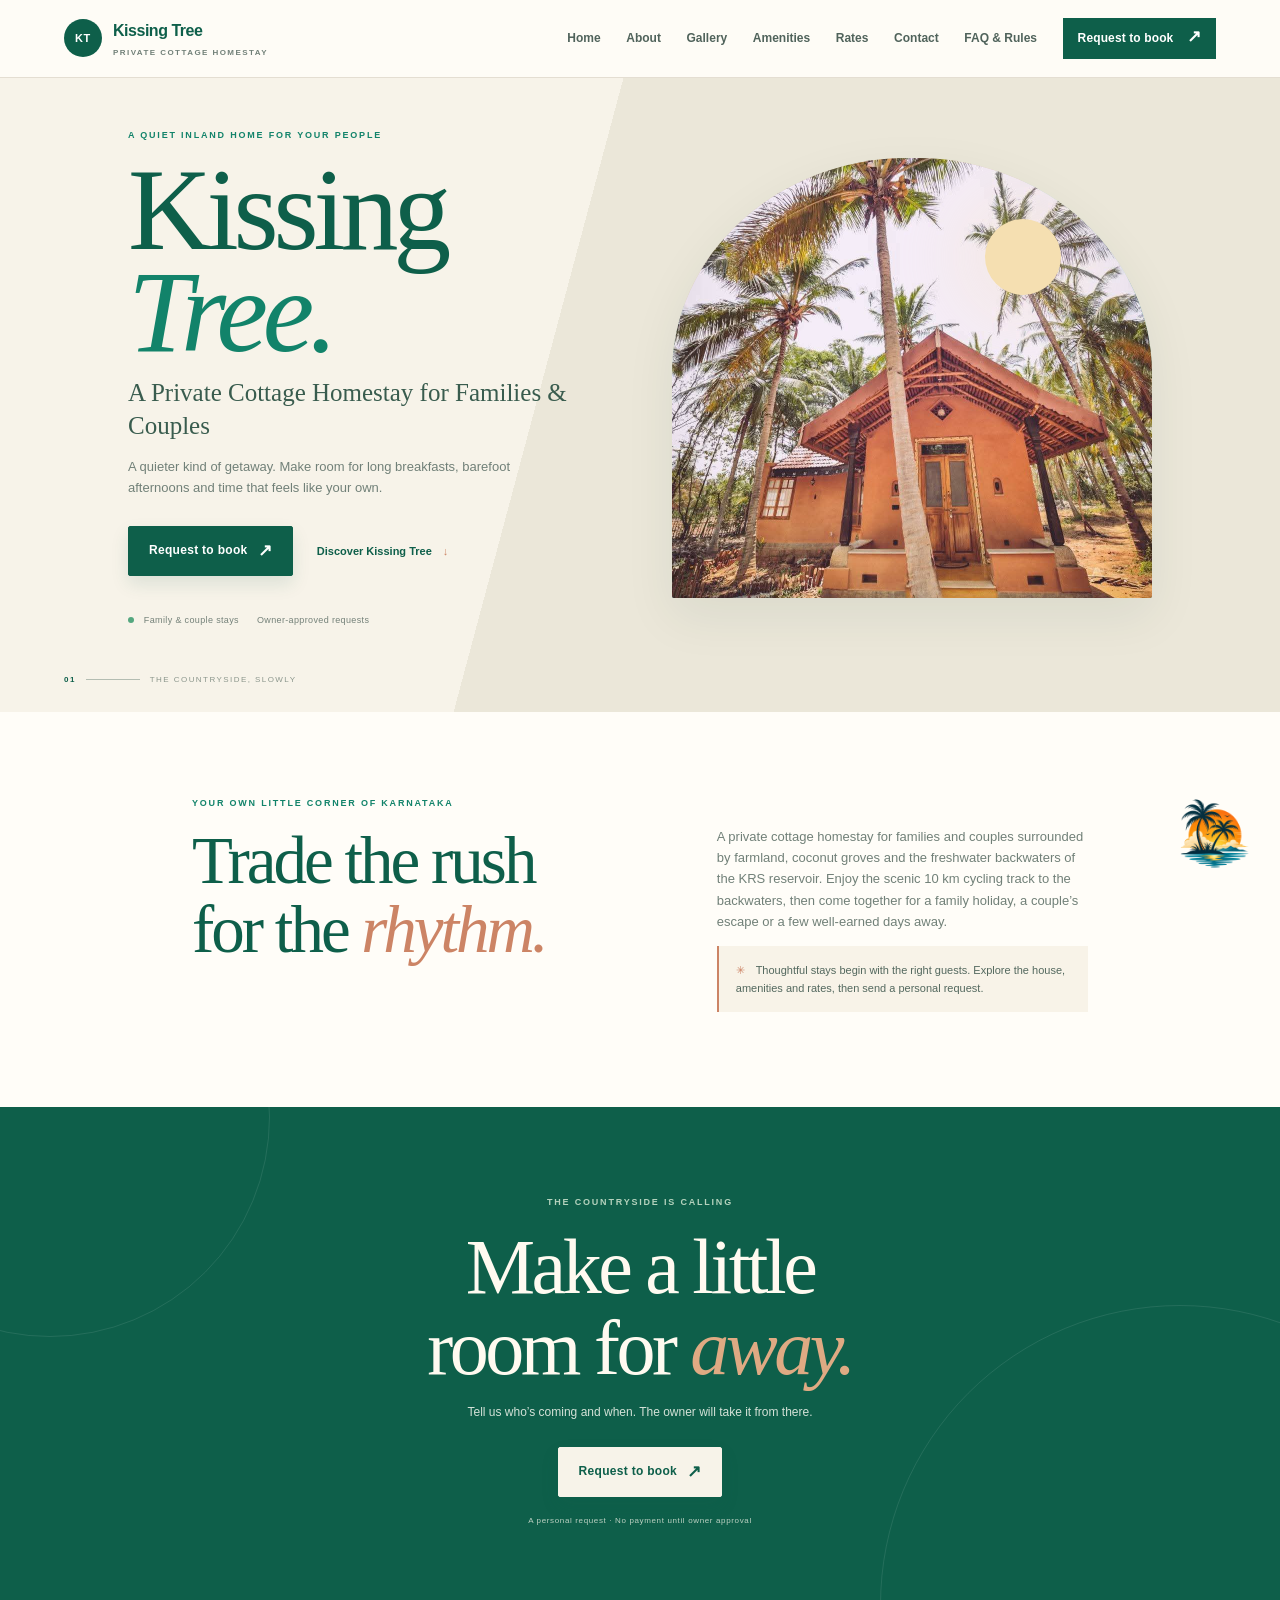
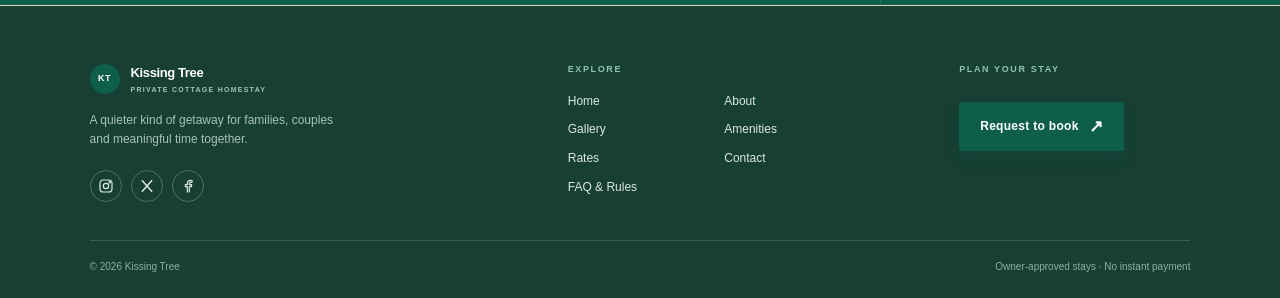
==== index.html @ ab3d5df6 "Create Kissing Trees homestay website Co-authored-by: Copilot <223556219+Copilot@users.noreply.githu" ====
<!doctype html>
<html lang="en">
  <head>
    <meta charset="utf-8" />
    <meta name="viewport" content="width=device-width,initial-scale=1" />
    <meta name="theme-color" content="#f7f3e9" />
    <meta
      name="description"
      content="Kissing Tree is a peaceful cottage homestay near Dornahalli, KR Nagar, Mysuru, surrounded by farmland, coconut groves and the KRS backwaters."
    />
    <meta name="robots" content="index, follow, max-image-preview:large" />
    <meta property="og:type" content="website" />
    <meta property="og:title" content="Kissing Tree Cottage Homestay" />
    <meta
      property="og:description"
      content="A quiet inland cottage homestay near Dornahalli and the KRS backwaters in Mysuru district, Karnataka."
    />
    <meta
      property="og:image"
      content="assets/property-photos/house-exterior.jpeg"
    />
    <meta name="twitter:card" content="summary_large_image" />
    <meta name="twitter:title" content="Kissing Tree Cottage Homestay" />
    <meta
      name="twitter:description"
      content="A quiet inland cottage homestay near Dornahalli and the KRS backwaters."
    />
    <title>
      Kissing Tree — A Private Cottage Homestay for Families &amp; Couples
    </title>
    <link rel="stylesheet" href="css/style.css" />
    <script type="application/ld+json">
      {
        "@context": "https://schema.org",
        "@type": "LodgingBusiness",
        "name": "Kissing Tree",
        "description": "A cottage homestay near Dornahalli, KR Nagar, Mysuru district, Karnataka.",
        "url": "index.html",
        "image": "assets/property-photos/house-exterior.jpeg",
        "address": {
          "@type": "PostalAddress",
          "addressLocality": "KR Nagar",
          "addressRegion": "Karnataka",
          "addressCountry": "IN"
        },
        "sameAs": ["https://www.facebook.com/kissingtrees"]
      }
    </script>
  </head>
  <body class="home-page">
    <header class="topbar">
      <a class="wordmark" href="index.html" aria-label="Kissing Tree home">
        <span class="wordmark-icon">KT</span>
        <span>
          Kissing Tree
          <small>PRIVATE COTTAGE HOMESTAY</small>
        </span>
      </a>
      <nav class="main-nav">
        <a href="index.html">Home</a>
        <a href="about.html">About</a>
        <a href="gallery.html">Gallery</a>
        <a href="amenities.html">Amenities</a>
        <a href="pricing.html">Rates</a>
        <a href="contact.html">Contact</a>
        <a href="faq.html">FAQ &amp; Rules</a>
        <a class="nav-cta" href="booking.html">
          Request to book
          <span>↗</span>
        </a>
      </nav>
    </header>
    <main>
      <section class="home-hero">
        <div class="hero-art" aria-label="Kissing Tree property view">
          <img
            class="hero-photo"
            src="assets/property-photos/house-exterior.jpeg"
            alt="Kissing Tree house exterior"
          />
          <span class="sun-orb"></span>
          <span class="hero-hill hill-one"></span>
          <span class="hero-hill hill-two"></span>
          <span class="hero-palm palm-left">♧</span>
          <span class="hero-palm palm-right">♧</span>
        </div>
        <div class="hero-content">
          <p class="eyebrow">A QUIET INLAND HOME FOR YOUR PEOPLE</p>
          <h1>
            Kissing
            <br />
            <em>Tree.</em>
          </h1>
          <p class="hero-tagline">
            A Private Cottage Homestay for Families &amp; Couples
          </p>
          <p class="hero-description">
            A quieter kind of getaway. Make room for long breakfasts, barefoot
            afternoons and time that feels like your own.
          </p>
          <div class="hero-actions">
            <a class="button" href="booking.html">
              Request to book
              <span>↗</span>
            </a>
            <a class="text-link" href="#welcome">
              Discover Kissing Tree
              <span>↓</span>
            </a>
          </div>
          <div class="hero-meta">
            <span>
              <i></i>
              Family &amp; couple stays
            </span>
            <span>Owner-approved requests</span>
          </div>
        </div>
        <div class="hero-index">
          <span>01</span>
          <span class="index-rule"></span>
          <span>THE COUNTRYSIDE, SLOWLY</span>
        </div>
      </section>
      <section class="intro-band" id="welcome">
        <div class="eyebrow">YOUR OWN LITTLE CORNER OF KARNATAKA</div>
        <h2>
          Trade the rush
          <br />
          for the
          <em>rhythm.</em>
        </h2>
        <div class="intro-copy">
          <p>
            A private cottage homestay for families and couples surrounded by
            farmland, coconut groves and the freshwater backwaters of the KRS
            reservoir. Enjoy the scenic 10 km cycling track to the backwaters,
            then come together for a family holiday, a couple’s escape or a few
            well-earned days away.
          </p>
          <p class="quiet-note">
            <span class="tiny-sun">✳</span>
            Thoughtful stays begin with the right guests. Explore the house,
            amenities and rates, then send a personal request.
          </p>
        </div>
      </section>
      <section class="closing-cta">
        <div class="cta-orbit orbit-one"></div>
        <div class="cta-orbit orbit-two"></div>
        <p class="eyebrow">THE COUNTRYSIDE IS CALLING</p>
        <h2>
          Make a little
          <br />
          room for
          <em>away.</em>
        </h2>
        <p>Tell us who’s coming and when. The owner will take it from there.</p>
        <a class="button button-cream" href="booking.html">
          Request to book
          <span>↗</span>
        </a>
        <span class="cta-footnote">
          A personal request · No payment until owner approval
        </span>
      </section>
    </main>
    <footer class="site-footer">
      <div class="footer-main">
        <div class="footer-brand">
          <a class="wordmark" href="index.html">
            <span class="wordmark-icon">KT</span>
            <span>
              Kissing Tree
              <small>PRIVATE COTTAGE HOMESTAY</small>
            </span>
          </a>
          <p class="footer-tagline">
            A quieter kind of getaway for families, couples and meaningful time
            together.
          </p>
        </div>
        <div>
          <span class="footer-heading">EXPLORE</span>
          <nav class="footer-links">
            <a href="index.html">Home</a>
            <a href="about.html">About</a>
            <a href="gallery.html">Gallery</a>
            <a href="amenities.html">Amenities</a>
            <a href="pricing.html">Rates</a>
            <a href="contact.html">Contact</a>
            <a href="faq.html">FAQ &amp; Rules</a>
          </nav>
        </div>
        <div class="footer-contact">
          <span class="footer-heading">PLAN YOUR STAY</span>
          <a class="button" href="booking.html">
            Request to book
            <span>↗</span>
          </a>
        </div>
      </div>
      <div class="footer-bottom">
        <span>© 2026 Kissing Tree</span>
        <span>Owner-approved stays · No instant payment</span>
      </div>
    </footer>
    <script src="js/data.js"></script>
    <script src="js/main.js"></script>
  </body>
</html>
---- css/style.css ----
:root {
  --pine: #0e5f4a;
  --jade: #12836a;
  --foam: #f7f3e9;
  --sand: #eae0cd;
  --paper: #fffdf8;
  --ink: #253b33;
  --muted: #718078;
  --line: #ded8ca;
  --clay: #cc8465;
  --shadow: 0 18px 50px rgba(28, 62, 46, 0.08);
  --serif: "Playfair Display", Georgia, serif;
  --sans: "DM Sans", Inter, "Segoe UI", sans-serif;
}
* {
  box-sizing: border-box;
}
html {
  scroll-behavior: smooth;
  scroll-padding-top: 90px;
}
body {
  margin: 0;
  background: var(--foam);
  color: var(--ink);
  font: 15px/1.65 var(--sans);
  -webkit-font-smoothing: antialiased;
}
a {
  color: inherit;
  text-decoration: none;
}
button,
input,
select,
textarea {
  font: inherit;
}
::selection {
  background: #b8d6c9;
  color: #153e30;
}
.topbar {
  height: 78px;
  padding: 0 clamp(20px, 5vw, 78px);
  display: flex;
  align-items: center;
  justify-content: space-between;
  gap: 20px;
  background: rgba(255, 253, 248, 0.92);
  border-bottom: 1px solid rgba(222, 216, 202, 0.8);
  position: relative;
  z-index: 10;
}
.wordmark {
  display: flex;
  align-items: center;
  gap: 11px;
  color: var(--pine);
  font-size: 16px;
  font-weight: 700;
  letter-spacing: -0.03em;
}
.wordmark-icon {
  width: 38px;
  height: 38px;
  border-radius: 50%;
  background: var(--pine);
  color: white;
  display: grid;
  place-items: center;
  font-size: 11px;
  letter-spacing: 0.06em;
}
.wordmark small {
  display: block;
  color: var(--muted);
  font-size: 8px;
  letter-spacing: 0.18em;
  font-weight: 600;
  margin-top: 1px;
}
.main-nav {
  display: flex;
  align-items: center;
  gap: clamp(12px, 2vw, 28px);
}
.main-nav a {
  font-size: 12px;
  font-weight: 600;
  color: #50635b;
}
.main-nav a:hover {
  color: var(--jade);
}
.main-nav .nav-owner {
  font-size: 11px;
}
.main-nav .nav-cta {
  padding: 11px 15px;
  background: var(--pine);
  color: white;
  letter-spacing: 0.01em;
}
.nav-cta span,
.button span {
  margin-left: 10px;
  font-size: 17px;
  line-height: 0;
}
.button {
  display: inline-flex;
  align-items: center;
  justify-content: center;
  padding: 14px 20px;
  background: var(--pine);
  color: #fff !important;
  font-size: 12px;
  font-weight: 700;
  letter-spacing: 0.025em;
  border: 1px solid var(--pine);
  border-radius: 2px;
  transition:
    background 0.2s,
    transform 0.2s,
    box-shadow 0.2s;
  box-shadow: 0 8px 18px #0e5f4a1e;
}
.button:hover {
  background: var(--jade);
  border-color: var(--jade);
  transform: translateY(-2px);
  box-shadow: 0 12px 24px #0e5f4a2a;
}
.eyebrow {
  font-size: 9px;
  letter-spacing: 0.2em;
  font-weight: 700;
  color: var(--jade);
  margin: 0 0 16px;
}
.muted {
  color: var(--muted);
}
h1,
h2,
h3,
p {
  margin-top: 0;
}
h1,
h2 {
  font-family: var(--serif);
  font-weight: 500;
  letter-spacing: -0.045em;
  line-height: 1.04;
  color: var(--pine);
}
h1 em,
h2 em {
  font-weight: 500;
  color: var(--clay);
}
h2 {
  font-size: clamp(36px, 5vw, 59px);
  margin-bottom: 0;
}
h3 {
  font-weight: 600;
  letter-spacing: -0.03em;
}
.section-shell {
  max-width: 1240px;
  margin: 0 auto;
  padding-left: clamp(22px, 7vw, 100px);
  padding-right: clamp(22px, 7vw, 100px);
}
/* Home hero: layered countryside colors keep the page vivid without stock imagery. */
.home-hero {
  min-height: 610px;
  position: relative;
  display: grid;
  grid-template-columns: 1fr 1fr;
  align-items: center;
  gap: 5vw;
  padding: 50px clamp(26px, 10vw, 150px) 84px;
  overflow: hidden;
  background: linear-gradient(105deg, #f7f3e9 0 43%, #ebe7d9 43% 100%);
}
.hero-art {
  height: 440px;
  position: relative;
  overflow: hidden;
  grid-column: 2;
  grid-row: 1;
  background: linear-gradient(
    160deg,
    #d6c3a5 0 24%,
    #b9d5c7 25% 46%,
    #73afa5 47% 67%,
    #438c82 68%
  );
  border-radius: 49% 49% 2px 2px;
  box-shadow: var(--shadow);
}
.hero-photo {
  position: absolute;
  z-index: 0;
  inset: 0;
  width: 100%;
  height: 100%;
  object-fit: cover;
  object-position: 50% 58%;
}
.hero-art:before {
  display: none;
}
.hero-art:after {
  display: none;
}
.sun-orb,
.aside-sun {
  position: absolute;
  top: 14%;
  right: 19%;
  height: 76px;
  width: 76px;
  border-radius: 50%;
  background: #f5dfb1;
  box-shadow: 0 0 75px 28px #f5dfb144;
}
.hero-hill {
  display: none;
}
.hill-one {
  left: -20%;
  background: linear-gradient(130deg, #799c7d, #527e68);
}
.hill-two {
  right: -28%;
  bottom: 38%;
  background: linear-gradient(145deg, #8fae88, #487e70);
}
.hero-palm {
  display: none;
}
.palm-right {
  display: none;
}
.hero-photo-label {
  position: absolute;
  z-index: 4;
  right: 15px;
  bottom: 15px;
  background: #173f34bf;
  color: #fff;
  padding: 7px 11px;
  font-size: 9px;
  letter-spacing: 0.07em;
}
.hero-content {
  grid-column: 1;
  grid-row: 1;
  max-width: 490px;
  position: relative;
  z-index: 2;
}
.hero-content h1 {
  font-size: clamp(65px, 9.5vw, 116px);
  margin: 0 0 14px;
  line-height: 0.88;
}
.hero-content h1 em {
  color: var(--jade);
}
.hero-tagline {
  font: 500 clamp(18px, 2.2vw, 25px)/1.3 var(--serif);
  margin-bottom: 14px;
  color: #395c4e;
}
.hero-description {
  max-width: 420px;
  color: var(--muted);
  font-size: 13px;
}
.hero-actions {
  display: flex;
  align-items: center;
  gap: 24px;
  margin-top: 27px;
}
.text-link {
  color: var(--pine);
  font-size: 11px;
  font-weight: 700;
}
.text-link span {
  margin-left: 8px;
  color: var(--clay);
}
.hero-meta {
  display: flex;
  gap: 18px;
  margin-top: 37px;
  color: #748179;
  font-size: 9px;
  letter-spacing: 0.04em;
}
.hero-meta i,
.local-indicator i {
  display: inline-block;
  height: 6px;
  width: 6px;
  border-radius: 50%;
  background: #54a77f;
  margin-right: 7px;
}
.hero-index {
  position: absolute;
  bottom: 25px;
  left: clamp(26px, 5vw, 70px);
  display: flex;
  align-items: center;
  gap: 10px;
  color: #8b968c;
  font-size: 8px;
  letter-spacing: 0.18em;
}
.hero-index span:first-child {
  color: var(--pine);
  font-weight: 700;
}
.index-rule {
  height: 1px;
  width: 54px;
  background: #b4bdb2;
}
.intro-band {
  display: grid;
  grid-template-columns: 1fr 1fr;
  gap: 30px 12vw;
  padding: 84px clamp(25px, 15vw, 210px);
  background: var(--paper);
}
.intro-band > .eyebrow {
  grid-column: 1/-1;
  margin-bottom: -15px;
}
.intro-band h2 {
  font-size: clamp(39px, 6vw, 67px);
}
.intro-copy {
  align-self: center;
  color: var(--muted);
  font-size: 13px;
  max-width: 450px;
}
.quiet-note {
  padding: 15px 17px;
  border-left: 2px solid var(--clay);
  background: #f8f3e8;
  color: #53685e;
  font-size: 11px;
}
.tiny-sun {
  color: var(--clay);
  margin-right: 8px;
}
.photo-section {
  padding-top: 92px;
  padding-bottom: 100px;
}
.section-head {
  display: flex;
  align-items: flex-end;
  justify-content: space-between;
  gap: 30px;
  margin-bottom: 32px;
}
.section-head > p,
.section-head > span {
  font-size: 11px;
  color: var(--muted);
  text-align: right;
}
.section-head h2 {
  font-size: clamp(38px, 5.5vw, 62px);
}
.editorial-gallery {
  display: grid;
  grid-template-columns: 1.2fr 0.8fr 1fr;
  grid-template-rows: 205px 205px;
  grid-auto-rows: 205px;
  gap: 12px;
}
.gallery-tile {
  position: relative;
  isolation: isolate;
  overflow: hidden;
  display: flex;
  align-items: flex-end;
  padding: 14px;
  color: white;
  font-size: 9px;
  letter-spacing: 0.05em;
  background: #8db9a9;
}
.gallery-tile img {
  position: absolute;
  z-index: 0;
  inset: 0;
  width: 100%;
  height: 100%;
  object-fit: cover;
  transition: transform 0.35s ease;
}
.gallery-tile:hover img {
  transform: scale(1.04);
}
.gallery-tile:focus-visible {
  outline: 3px solid var(--clay);
  outline-offset: -3px;
}
.gallery-tile:before {
  content: "";
  position: absolute;
  z-index: 1;
  inset: 0;
  background: linear-gradient(180deg, transparent 45%, #173b32aa);
}
.gallery-tile > span {
  position: relative;
  z-index: 2;
}
.tile-courtyard {
  grid-row: span 2;
  background: linear-gradient(
    145deg,
    #d8b991 0 18%,
    #a7cfc1 19% 48%,
    #5da29a 49% 75%,
    #337e78
  );
}
.tile-living {
  background: linear-gradient(140deg, #d9c6a9, #a8b89f 55%, #567965);
}
.tile-garden {
  background: linear-gradient(140deg, #d9d7ac, #87b28c 52%, #397960);
}
.tile-sunset {
  background: linear-gradient(145deg, #f2c899, #df9574 50%, #528e88);
}
.tile-bedroom {
  background: linear-gradient(140deg, #e5d9c4, #9bb5a5 55%, #537765);
}
.tile-dining {
  background: linear-gradient(140deg, #e6cda6, #bb9970 55%, #63877b);
}
.tile-living:after,
.tile-bedroom:after,
.tile-dining:after {
  display: none;
}
.sample-stamp {
  font-size: 8px !important;
  letter-spacing: 0.1em;
  color: #946841 !important;
  font-weight: 700;
}
.amenity-section {
  background: #e9e8db;
  padding: 82px 0;
}
.amenity-layout {
  display: grid;
  grid-template-columns: 0.8fr 1.2fr;
  gap: 8vw;
  align-items: center;
}
.amenity-intro h2 {
  font-size: clamp(42px, 5vw, 60px);
  margin-bottom: 18px;
}
.amenity-intro p:not(.eyebrow) {
  font-size: 12px;
}
.sample-stamp {
  display: inline-block;
  margin-top: 20px;
  padding: 7px 9px;
  border: 1px solid #c9b899;
}
.amenity-grid {
  display: grid;
  grid-template-columns: repeat(3, 1fr);
  gap: 10px;
}
.amenity-grid .card {
  min-height: 125px;
  display: flex;
  flex-direction: column;
  justify-content: flex-end;
  background: #f8f5ed;
  border: 1px solid #dcd8c8;
  border-radius: 2px;
  padding: 15px;
  box-shadow: none;
}
.amenity-grid .ic {
  font-size: 20px;
}
.amenity-grid b {
  font-size: 11px;
  line-height: 1.3;
}
.rate-section {
  padding-top: 90px;
  padding-bottom: 95px;
}
.rate-grid {
  display: grid;
  grid-template-columns: repeat(3, 1fr);
  gap: 12px;
}
.rate-card {
  min-height: 173px;
  display: grid;
  grid-template-columns: 1fr auto;
  grid-template-rows: auto 1fr auto;
  align-items: end;
  position: relative;
  padding: 21px;
  background: var(--paper);
  border: 1px solid var(--line);
}
.featured-rate {
  background: #eef0e5;
  border-color: #ccd4c2;
}
.rate-no {
  grid-column: 1/-1;
  align-self: start;
  font: italic 14px var(--serif);
  color: var(--clay);
}
.rate-card small {
  color: var(--muted);
  font-size: 8px;
  letter-spacing: 0.15em;
}
.rate-card h3 {
  font: 500 20px var(--serif);
  color: var(--pine);
  margin: 3px 0 0;
}
.rate-card strong {
  font: 500 23px var(--serif);
  color: var(--pine);
  text-align: right;
}
.rate-unit {
  grid-column: 1/-1;
  font-size: 8px;
  letter-spacing: 0.1em;
  color: var(--muted);
  text-transform: uppercase;
}
.price-note {
  display: flex;
  align-items: center;
  gap: 14px;
  padding: 15px 18px;
  margin-top: 12px;
  background: #eee9db;
  color: #67766e;
  font-size: 10px;
}
.price-note p {
  margin: 0;
}
.note-symbol {
  color: var(--jade);
  font-size: 17px;
}
.rules-section {
  display: grid;
  grid-template-columns: 0.85fr 1.15fr;
  gap: 10vw;
  padding: 86px clamp(25px, 13vw, 180px);
  background: #dfe7dc;
}
.rules-aside h2 {
  font-size: clamp(42px, 6vw, 67px);
  margin-bottom: 18px;
}
.rules-aside > p:not(.eyebrow) {
  font-size: 12px;
  color: #69786d;
  margin-bottom: 22px;
}
.rules-list article {
  display: grid;
  grid-template-columns: 34px 1fr;
  gap: 12px;
  padding: 14px 0;
  border-bottom: 1px solid #c3cec1;
}
.rules-list article:first-child {
  padding-top: 0;
}
.rules-list article > span {
  font: italic 13px var(--serif);
  color: var(--clay);
}
.rules-list p {
  font-size: 12px;
  margin: 0;
  color: #53665a;
}
.booking-steps {
  padding-top: 93px;
  padding-bottom: 98px;
}
.booking-steps .section-head > p {
  max-width: 220px;
  text-align: left;
}
.step-line {
  display: grid;
  grid-template-columns: repeat(3, 1fr);
  gap: 25px;
  position: relative;
}
.step-line:before {
  content: "";
  height: 1px;
  position: absolute;
  left: 9px;
  right: 20%;
  top: 17px;
  background: #c9d0c5;
}
.step-line article {
  position: relative;
  padding-top: 45px;
}
.step-number {
  position: absolute;
  top: 0;
  left: 0;
  width: 35px;
  height: 35px;
  display: grid;
  place-items: center;
  border-radius: 50%;
  background: var(--foam);
  border: 1px solid #a8b8aa;
  color: var(--pine);
  font: italic 12px var(--serif);
}
.step-line h3 {
  font: 500 19px var(--serif);
  color: var(--pine);
  margin: 0 0 8px;
}
.step-line p {
  font-size: 11px;
  color: var(--muted);
  max-width: 260px;
}
.faq-section {
  background: #eae6d9;
  padding: 80px 0;
}
.faq-layout {
  display: grid;
  grid-template-columns: 0.8fr 1.2fr;
  gap: 9vw;
}
.faq-layout h2 {
  font-size: clamp(40px, 5.4vw, 62px);
}
.faq-list details {
  border: 1px solid transparent;
  border-bottom-color: var(--line);
  border-radius: 4px;
  padding: 0 18px;
  margin: 0;
  background: rgba(255, 253, 248, 0.42);
  transition:
    background 0.2s ease,
    border-color 0.2s ease,
    transform 0.2s ease;
}
.faq-list summary {
  display: flex;
  align-items: center;
  gap: 20px;
  list-style: none;
  cursor: pointer;
  min-height: 68px;
  font-size: 13px;
  font-weight: 650;
  color: var(--pine);
}
.faq-list summary::-webkit-details-marker {
  display: none;
}
.faq-list .faq-number {
  flex: 0 0 28px;
  color: var(--clay);
  font: italic 15px var(--serif);
}
.faq-list .faq-question {
  flex: 1;
}
.faq-list .faq-toggle {
  color: var(--clay);
  font-size: 23px;
  font-weight: 400;
  line-height: 1;
  transition: transform 0.2s ease;
}
.faq-list details[open] {
  border-color: #d7d2c4;
  background: var(--paper);
  transform: translateX(4px);
}
.faq-list details[open] .faq-toggle {
  transform: rotate(45deg);
}
.faq-list details:not([open]):hover {
  border-color: #d7d2c4;
  background: rgba(255, 253, 248, 0.8);
}
.faq-list details p {
  max-width: 520px;
  margin: -2px 48px 20px;
  font-size: 12px;
  line-height: 1.8;
  color: var(--muted);
}
.guest-notes {
  padding-top: 85px;
  padding-bottom: 90px;
}
.review-grid {
  display: grid;
  grid-template-columns: repeat(3, 1fr);
  gap: 13px;
}
.review-grid blockquote {
  margin: 0;
  padding: 22px;
  background: var(--paper);
  border-top: 2px solid #94b3a1;
  min-height: 160px;
}
.review-grid blockquote > span {
  font-size: 9px;
  letter-spacing: 0.18em;
  color: #b17c51;
}
.review-grid blockquote p {
  font: 500 17px/1.45 var(--serif);
  color: var(--pine);
  margin: 17px 0;
}
.review-grid cite {
  font-style: normal;
  font-size: 9px;
  color: var(--muted);
}
.location-section {
  display: grid;
  grid-template-columns: 1fr 1fr;
  background: #e3e7db;
  min-height: 400px;
}
.map-art {
  position: relative;
  overflow: hidden;
  min-height: 350px;
  background:
    radial-gradient(ellipse at 76% 18%, #f5e4b9 0 8%, transparent 9%),
    linear-gradient(155deg, #b7d4be, #7aafa0 55%, #468b81);
}
.map-art:before,
.map-art:after {
  content: "";
  position: absolute;
  border-radius: 50%;
  background: #e6d4b1;
  transform: rotate(-15deg);
}
.map-art:before {
  width: 120%;
  height: 48%;
  left: -16%;
  bottom: -14%;
}
.map-art:after {
  width: 95%;
  height: 17%;
  left: -5%;
  bottom: 21%;
  background: #ffffff4d;
}
.map-label,
.map-water,
.map-pin,
.map-path {
  position: absolute;
  z-index: 1;
}
.map-label {
  top: 23px;
  left: 25px;
  padding: 6px 9px;
  background: #fffdf0c9;
  color: var(--pine);
  font-size: 8px;
  letter-spacing: 0.12em;
}
.map-water {
  right: 23px;
  top: 48%;
  color: #e9f2e9b8;
  font: italic 11px var(--serif);
  letter-spacing: 0.16em;
}
.map-path {
  height: 150px;
  width: 120px;
  left: 53%;
  top: 31%;
  border: 1px dashed #fffdf0;
  transform: rotate(29deg);
  border-radius: 55%;
}
.map-pin {
  left: 51%;
  top: 43%;
  width: 30px;
  height: 30px;
  display: grid;
  place-items: center;
  border-radius: 50% 50% 50% 0;
  transform: rotate(-45deg);
  background: var(--pine);
  color: white;
  font-size: 8px;
}
.map-pin::first-letter {
  transform: rotate(45deg);
}
.location-copy {
  align-self: center;
  padding: 56px clamp(30px, 8vw, 100px);
}
.location-copy h2 {
  font-size: clamp(37px, 5vw, 57px);
  margin-bottom: 19px;
}
.location-copy > p:not(.eyebrow) {
  max-width: 360px;
  font-size: 12px;
  color: #596c61;
}
.contact-line {
  display: grid;
  gap: 4px;
  margin-top: 25px;
  padding-top: 16px;
  border-top: 1px solid #c9d1c5;
}
.contact-line span {
  font-size: 8px;
  letter-spacing: 0.16em;
  color: var(--muted);
}
.contact-line strong {
  font-size: 11px;
  color: var(--pine);
}
.closing-cta {
  position: relative;
  isolation: isolate;
  overflow: hidden;
  text-align: center;
  padding: 88px 20px 78px;
  background: var(--pine);
  color: #ecf0e3;
}
.closing-cta .eyebrow {
  color: #b4d2bd;
}
.closing-cta h2 {
  font-size: clamp(47px, 7vw, 78px);
  color: #fffaf0;
  margin-bottom: 15px;
}
.closing-cta h2 em {
  color: #dfaa83;
}
.closing-cta > p:not(.eyebrow) {
  font-size: 12px;
  color: #d4e2d8;
}
.button-cream {
  margin-top: 12px;
  background: var(--foam);
  border-color: var(--foam);
  color: var(--pine) !important;
}
.button-cream:hover {
  background: #fff;
}
.cta-footnote {
  display: block;
  margin-top: 17px;
  color: #bdd1c3;
  font-size: 8px;
  letter-spacing: 0.08em;
}
.cta-orbit {
  position: absolute;
  z-index: -1;
  border: 1px solid #ffffff18;
  border-radius: 50%;
  width: 440px;
  height: 440px;
  left: -170px;
  top: -210px;
}
.orbit-two {
  left: auto;
  right: -200px;
  top: auto;
  bottom: -300px;
  width: 600px;
  height: 600px;
}
.site-footer {
  min-height: 86px;
  display: flex;
  align-items: center;
  justify-content: space-between;
  gap: 18px;
  padding: 18px clamp(20px, 5vw, 78px);
  background: #f0ede2;
  border-top: 1px solid var(--line);
  color: var(--muted);
  font-size: 9px;
}
.site-footer .wordmark {
  font-size: 13px;
}
.site-footer .wordmark-icon {
  width: 30px;
  height: 30px;
  font-size: 9px;
}
.site-footer .wordmark small {
  font-size: 7px;
}
/* Booking flow */
.form-page,
.admin-page {
  min-height: 100vh;
}
.booking-main {
  max-width: 1180px;
  margin: auto;
  padding: 30px clamp(20px, 5vw, 65px) 80px;
}
.booking-topline {
  display: flex;
  justify-content: space-between;
  gap: 15px;
  padding: 4px 0 25px;
  border-bottom: 1px solid var(--line);
}
.back-link {
  font-size: 8px;
  font-weight: 700;
  letter-spacing: 0.15em;
  color: var(--muted);
}
.back-link span {
  padding: 0 7px;
  color: var(--clay);
}
.demo-tag {
  font-size: 8px;
  letter-spacing: 0.1em;
  color: #8d744d;
}
.booking-layout {
  display: grid;
  grid-template-columns: minmax(0, 1.2fr) minmax(260px, 0.8fr);
  gap: clamp(35px, 7vw, 92px);
  padding-top: 37px;
}
.booking-form-panel h1 {
  font-size: clamp(49px, 6vw, 75px);
  margin: 0 0 13px;
}
.booking-lead {
  max-width: 480px;
  font-size: 12px;
  color: var(--muted);
}
.progress-track {
  display: flex;
  gap: 5px;
  margin: 30px 0 8px;
}
.progress-track span {
  height: 3px;
  flex: 1;
  background: #dddacd;
}
.progress-track .progress-active {
  background: var(--jade);
}
.progress-label {
  display: flex;
  justify-content: space-between;
  color: #87938a;
  font-size: 8px;
  letter-spacing: 0.12em;
  margin-bottom: 23px;
}
.booking-form-panel fieldset {
  border: 0;
  padding: 0;
  margin: 0;
  background: transparent;
  box-shadow: none;
}
.booking-form-panel legend {
  display: flex;
  align-items: center;
  gap: 12px;
  padding: 0;
  margin-bottom: 17px;
  font: 500 22px var(--serif);
  color: var(--pine);
}
.legend-number {
  font: italic 12px var(--serif);
  color: var(--clay);
}
.booking-form-panel label {
  display: block;
  font-size: 10px;
  font-weight: 700;
  color: #4f6259;
  margin: 14px 0;
}
.booking-form-panel input,
.booking-form-panel select,
.booking-form-panel textarea {
  display: block;
  width: 100%;
  margin-top: 6px;
  padding: 11px 12px;
  border: 1px solid #d4d4c9;
  border-radius: 2px;
  background: #fffdf8;
  color: var(--ink);
  font-size: 12px;
}
.booking-form-panel input:focus,
.booking-form-panel select:focus,
.booking-form-panel textarea:focus {
  outline: 2px solid #12836a35;
  border-color: var(--jade);
}
.booking-form-panel .row3 {
  display: grid;
  grid-template-columns: repeat(3, 1fr);
  gap: 12px;
}
.booking-form-panel .row2 {
  display: grid;
  grid-template-columns: repeat(2, 1fr);
  gap: 12px;
}
.booking-form-panel .check {
  display: flex;
  align-items: flex-start;
  gap: 11px;
  margin: 22px 0;
  font-weight: 400;
  line-height: 1.6;
}
.booking-form-panel .check input {
  width: auto;
  margin-top: 3px;
  accent-color: var(--pine);
}
.booking-form-panel .check span {
  font-size: 10px;
  font-weight: 500;
}
.form-next {
  margin-top: 5px;
  min-height: 44px;
}
.privacy-note {
  display: flex;
  gap: 12px;
  align-items: flex-start;
  margin: 20px 0;
  padding: 14px;
  background: #e9eee4;
  color: #5c6e62;
}
.privacy-note > span {
  width: 19px;
  height: 19px;
  flex: 0 0 auto;
  display: grid;
  place-items: center;
  background: #d4e3d7;
  border-radius: 50%;
  font-size: 10px;
  color: var(--pine);
}
.privacy-note p {
  font-size: 9px;
  margin: 0;
}
.label-soft {
  font-size: 9px;
  color: var(--muted);
  font-weight: 400;
}
.form-footnote {
  max-width: 440px;
  margin-top: 20px;
  color: var(--muted);
  font-size: 9px;
}
.result {
  display: none;
  padding: 17px 18px;
  margin: 16px 0;
  border: 1px solid;
  border-radius: 2px;
  font-size: 11px;
  line-height: 1.65;
}
.result.ok,
.result.success-result {
  background: #eaf2eb;
  border-color: #bfd4c2;
  color: #315942;
}
.result.block {
  background: #f8ebe5;
  border-color: #d8afa0;
  color: #713f31;
}
.result.review {
  background: #f4eedf;
  border-color: #decca2;
  color: #71571d;
}
.result.success-result {
  font-size: 13px;
}
.booking-aside {
  align-self: start;
  margin-top: 16px;
  background: #e9e9dd;
}
.aside-art {
  height: 200px;
  position: relative;
  overflow: hidden;
  background: linear-gradient(
    155deg,
    #e9d4b5 0 25%,
    #a5c9b7 26% 48%,
    #55978a 49% 100%
  );
}
.aside-sun {
  top: 15%;
  right: 21%;
  width: 50px;
  height: 50px;
}
.aside-water {
  position: absolute;
  left: -10%;
  right: -10%;
  bottom: -30%;
  height: 68%;
  border-radius: 50%;
  background: linear-gradient(170deg, #e5d4b3, #b9a17a);
}
.aside-art-label {
  position: absolute;
  left: 15px;
  bottom: 13px;
  padding: 6px 8px;
  color: #fff;
  background: #194a3d9e;
  font-size: 8px;
  letter-spacing: 0.15em;
}
.aside-content {
  padding: 25px;
}
.aside-content h2 {
  font-size: 33px;
  margin-bottom: 20px;
}
.aside-content ul {
  list-style: none;
  padding: 0;
  margin: 0 0 23px;
}
.aside-content li {
  padding: 9px 0;
  border-bottom: 1px solid #d2d4c7;
  font-size: 10px;
  color: #50645a;
}
.aside-content li span {
  margin-right: 10px;
  color: var(--clay);
  font: italic 11px var(--serif);
}
.aside-rule {
  padding: 14px;
  background: #f7f4ec;
}
.aside-rule strong {
  font: 500 15px var(--serif);
  color: var(--pine);
}
.aside-rule p {
  margin: 7px 0 0;
  color: var(--muted);
  font-size: 9px;
}
.aside-content > .text-link {
  display: inline-block;
  margin-top: 18px;
  font-size: 9px;
}
#step2 {
  display: none;
}
#step2[style*="block"] {
  display: block;
}
/* Owner desk */
.dashboard-main {
  max-width: 1320px;
  margin: auto;
  padding: 58px clamp(20px, 5vw, 75px) 70px;
}
.dashboard-heading {
  display: flex;
  align-items: flex-end;
  justify-content: space-between;
  gap: 30px;
  padding-bottom: 27px;
  border-bottom: 1px solid var(--line);
}
.dashboard-heading h1 {
  font-size: clamp(48px, 6vw, 72px);
  margin: 0 0 9px;
}
.dashboard-intro {
  color: var(--muted);
  font-size: 12px;
  margin: 0;
}
.dashboard-booking-link {
  flex: 0 0 auto;
}
.dashboard-notice {
  display: flex;
  gap: 12px;
  align-items: center;
  margin: 21px 0 48px;
  padding: 13px 16px;
  background: #ececdf;
  border-left: 2px solid var(--jade);
  color: #617066;
}
.notice-icon {
  height: 19px;
  width: 19px;
  flex: 0 0 auto;
  border: 1px solid #a4b9a8;
  border-radius: 50%;
  display: grid;
  place-items: center;
  font: italic 11px var(--serif);
  color: var(--pine);
}
.dashboard-notice p {
  font-size: 10px;
  margin: 0;
}
.dashboard-notice strong {
  color: var(--pine);
}
.table-heading {
  display: flex;
  align-items: end;
  justify-content: space-between;
  margin-bottom: 18px;
}
.table-heading h2 {
  font-size: 34px;
}
.table-heading .eyebrow {
  margin-bottom: 7px;
}
.local-indicator {
  font-size: 8px;
  letter-spacing: 0.12em;
  color: var(--muted);
}
.table-frame {
  overflow-x: auto;
  background: var(--paper);
  border: 1px solid var(--line);
  box-shadow: var(--shadow);
}
table {
  width: 100%;
  min-width: 900px;
  border-collapse: collapse;
  font-size: 10px;
}
th,
td {
  padding: 14px 13px;
  border-bottom: 1px solid #e9e4d9;
  text-align: left;
  vertical-align: top;
}
th {
  background: #efede3;
  color: #7a887e;
  font-size: 8px;
  letter-spacing: 0.13em;
  font-weight: 700;
  text-transform: uppercase;
}
tbody tr:last-child td {
  border-bottom: 0;
}
tbody tr:hover {
  background: #f9f7f0;
}
td b {
  color: var(--pine);
  font-size: 10px;
}
td .small {
  font-size: 8px;
  color: var(--muted);
  line-height: 1.55;
}
.chip {
  display: inline-flex;
  padding: 4px 8px;
  border-radius: 20px;
  font-size: 8px;
  letter-spacing: 0.05em;
  font-weight: 700;
  white-space: nowrap;
}
.chip.a {
  background: #e2efe5;
  color: #286447;
}
.chip.r {
  background: #f4eddc;
  color: #745b25;
}
.chip.p {
  background: #e9ece7;
  color: #52655a;
}
.chip.d {
  background: #f5e6e1;
  color: #934a38;
}
.table-frame .btn {
  padding: 7px 10px;
  font-size: 9px;
  box-shadow: none;
  margin: 0 3px 4px 0;
}
.table-frame .btn.alt {
  background: transparent;
}
.dashboard-bottom {
  display: flex;
  align-items: center;
  justify-content: space-between;
  gap: 15px;
  padding-top: 15px;
  color: var(--muted);
  font-size: 9px;
}
.dashboard-bottom p {
  margin: 0;
}
.text-button {
  background: transparent;
  color: #8b6554 !important;
  border: 0;
  box-shadow: none;
  padding: 6px 0;
  font-size: 9px;
}
.text-button:hover {
  background: transparent;
  color: #a34234 !important;
  box-shadow: none;
}
.owner-reminder {
  display: flex;
  align-items: center;
  gap: 17px;
  margin-top: 50px;
  padding: 18px 20px;
  background: #e3e9df;
}
.reminder-mark {
  height: 37px;
  width: 37px;
  flex: 0 0 auto;
  border-radius: 50%;
  display: grid;
  place-items: center;
  background: var(--pine);
  color: white;
  font-size: 9px;
}
.owner-reminder .eyebrow {
  margin: 0 0 4px;
  font-size: 8px;
}
.owner-reminder p:last-child {
  margin: 0;
  color: #5e6f63;
  font-size: 10px;
}
@media (max-width: 900px) {
  .home-hero {
    padding-left: 7vw;
    padding-right: 7vw;
    gap: 4vw;
    min-height: 550px;
  }
  .hero-art {
    height: 390px;
  }
  .intro-band {
    padding-left: 10vw;
    padding-right: 10vw;
    gap: 30px 8vw;
  }
  .booking-layout {
    gap: 30px;
  }
  .dashboard-main {
    padding-top: 42px;
  }
  .main-nav {
    gap: 12px;
  }
  .main-nav a {
    font-size: 11px;
  }
}
@media (max-width: 680px) {
  .topbar {
    height: auto;
    min-height: 68px;
    padding: 11px 18px;
  }
  .main-nav {
    gap: 8px 13px;
    justify-content: flex-end;
  }
  .main-nav a {
    font-size: 10px;
  }
  .main-nav .nav-owner {
    display: none;
  }
  .main-nav .nav-cta {
    padding: 8px 10px;
  }
  .wordmark {
    font-size: 14px;
  }
  .wordmark-icon {
    height: 32px;
    width: 32px;
  }
  .wordmark small {
    font-size: 7px;
  }
  .home-hero {
    display: flex;
    flex-direction: column-reverse;
    align-items: stretch;
    gap: 0;
    padding: 28px 20px 58px;
    background: linear-gradient(180deg, #ebe7d9 0 36%, #f7f3e9 36%);
  }
  .hero-art {
    height: 240px;
    width: 100%;
    border-radius: 48% 48% 2px 2px;
    margin-bottom: 27px;
  }
  .sun-orb {
    width: 50px;
    height: 50px;
  }
  .hero-palm {
    font-size: 78px;
  }
  .palm-right {
    font-size: 60px;
  }
  .hero-content h1 {
    font-size: 70px;
  }
  .hero-description {
    font-size: 12px;
  }
  .hero-meta {
    margin-top: 23px;
    flex-wrap: wrap;
  }
  .hero-index {
    left: 20px;
    bottom: 16px;
  }
  .intro-band {
    grid-template-columns: 1fr;
    gap: 12px;
    padding: 56px 22px;
  }
  .intro-band > .eyebrow {
    grid-column: auto;
    margin: 0;
  }
  .intro-band h2 {
    font-size: 45px;
  }
  .intro-copy {
    font-size: 12px;
  }
  .photo-section {
    padding-top: 63px;
    padding-bottom: 65px;
  }
  .section-head {
    align-items: flex-start;
    flex-direction: column;
    gap: 12px;
    margin-bottom: 22px;
  }
  .section-head > p,
  .section-head > span {
    text-align: left;
  }
  .editorial-gallery {
    grid-template-columns: 1fr 1fr;
    grid-template-rows: 155px 155px 155px;
    gap: 8px;
  }
  .tile-courtyard {
    grid-row: span 2;
  }
  .gallery-tile {
    font-size: 8px;
    padding: 9px;
  }
  .amenity-section {
    padding: 57px 0;
  }
  .amenity-layout {
    grid-template-columns: 1fr;
    gap: 27px;
  }
  .amenity-intro h2 {
    font-size: 45px;
  }
  .amenity-grid {
    grid-template-columns: repeat(2, 1fr);
  }
  .amenity-grid .card {
    min-height: 104px;
  }
  .rate-section {
    padding-top: 62px;
    padding-bottom: 66px;
  }
  .rate-grid {
    grid-template-columns: 1fr;
  }
  .rate-card {
    min-height: 133px;
  }
  .rules-section {
    grid-template-columns: 1fr;
    gap: 25px;
    padding: 58px 23px;
  }
  .rules-aside h2 {
    font-size: 50px;
  }
  .booking-steps {
    padding-top: 64px;
    padding-bottom: 65px;
  }
  .step-line {
    grid-template-columns: 1fr;
    gap: 0;
  }
  .step-line:before {
    left: 17px;
    right: auto;
    top: 15px;
    bottom: 20px;
    height: auto;
    width: 1px;
  }
  .step-line article {
    padding: 0 0 22px 50px;
    min-height: 80px;
  }
  .step-number {
    left: 0;
  }
  .step-line p {
    max-width: none;
  }
  .faq-section {
    padding: 60px 0;
  }
  .faq-layout {
    grid-template-columns: 1fr;
    gap: 16px;
  }
  .faq-layout h2 {
    font-size: 45px;
  }
  .guest-notes {
    padding-top: 62px;
    padding-bottom: 62px;
  }
  .review-grid {
    grid-template-columns: 1fr;
  }
  .review-grid blockquote {
    min-height: 0;
  }
  .location-section {
    grid-template-columns: 1fr;
  }
  .map-art {
    min-height: 235px;
  }
  .location-copy {
    padding: 40px 24px;
  }
  .closing-cta {
    padding: 66px 20px;
  }
  .site-footer {
    flex-wrap: wrap;
    justify-content: center;
    text-align: center;
  }
  .booking-main {
    padding: 22px 18px 55px;
  }
  .booking-layout {
    grid-template-columns: 1fr;
    padding-top: 27px;
  }
  .booking-aside {
    grid-row: 1;
    margin: 0;
  }
  .aside-art {
    height: 155px;
  }
  .aside-content {
    padding: 20px;
  }
  .aside-content h2 {
    font-size: 29px;
  }
  .booking-form-panel {
    grid-row: 2;
  }
  .booking-form-panel h1 {
    font-size: 55px;
  }
  .booking-form-panel .row3 {
    gap: 8px;
  }
  .booking-form-panel .row3 label {
    font-size: 9px;
  }
  .booking-form-panel .row2 {
    grid-template-columns: 1fr;
  }
  .booking-topline {
    align-items: flex-start;
    flex-direction: column;
    gap: 5px;
  }
  .dashboard-main {
    padding: 38px 18px 55px;
  }
  .dashboard-heading {
    align-items: flex-start;
    flex-direction: column;
  }
  .dashboard-heading h1 {
    font-size: 55px;
  }
  .dashboard-notice {
    margin-bottom: 34px;
    align-items: flex-start;
  }
  .table-heading h2 {
    font-size: 29px;
  }
  .dashboard-bottom {
    align-items: flex-start;
    flex-direction: column;
  }
  .owner-reminder {
    align-items: flex-start;
    margin-top: 35px;
  }
  .admin-page .site-footer {
    padding: 20px;
  }
}
@media (prefers-reduced-motion: reduce) {
  html {
    scroll-behavior: auto;
  }
  *,
  *:before,
  *:after {
    transition: none !important;
  }
}
/* Multi-page section layouts */
.subpage-hero {
  padding: 92px clamp(24px, 13vw, 180px) 72px;
  background: linear-gradient(105deg, #f7f3e9 0 53%, #e8e9dc 53% 100%);
  min-height: 330px;
}
.subpage-hero h1 {
  font-size: clamp(56px, 8vw, 91px);
  margin: 0 0 15px;
}
.subpage-hero > p:last-child {
  max-width: 500px;
  color: var(--muted);
  font-size: 13px;
}
.detail-content {
  max-width: 1160px;
  margin: auto;
  padding: 70px clamp(22px, 8vw, 100px) 90px;
  display: grid;
  grid-template-columns: 0.8fr 1.2fr;
  gap: 8vw;
  align-items: start;
}
.detail-intro h2 {
  font-size: clamp(36px, 5vw, 55px);
  margin-top: 17px;
}
.detail-index {
  font-size: 8px;
  letter-spacing: 0.16em;
  color: var(--clay);
  font-weight: 700;
}
.detail-prose {
  font-size: 13px;
  color: #65746b;
}
.detail-prose p {
  margin: 0 0 17px;
}
.detail-callout {
  padding: 17px 19px;
  background: #e9eee4;
  border-left: 2px solid var(--jade);
  margin: 24px 0;
  color: var(--pine);
}
.detail-callout span {
  display: block;
  font-size: 8px;
  letter-spacing: 0.15em;
  color: var(--jade);
  margin-bottom: 7px;
}
.detail-callout strong {
  font: 500 17px/1.45 var(--serif);
}
.founder-section {
  max-width: 1160px;
  margin: auto;
  padding: 0 clamp(22px, 8vw, 100px) 90px;
  display: grid;
  grid-template-columns: minmax(240px, 0.8fr) minmax(0, 1.2fr);
  gap: 8vw;
  align-items: center;
}
.founder-photo {
  min-height: 360px;
  display: flex;
  flex-direction: column;
  align-items: center;
  justify-content: flex-end;
  padding: 24px;
  text-align: center;
  color: #fff;
  background:
    radial-gradient(circle at 50% 30%, #e8c6a0 0 15%, transparent 15.5%),
    radial-gradient(ellipse at 50% 68%, #567d70 0 28%, transparent 28.5%),
    linear-gradient(145deg, #c9a981, #6a9c91 55%, #2e6e65);
  border-radius: 48% 48% 3px 3px;
  box-shadow: var(--shadow);
}
.founder-photo span {
  font-size: 10px;
  font-weight: 700;
  letter-spacing: 0.16em;
}
.founder-photo small {
  margin-top: 5px;
  color: #e6eee8;
  font-size: 10px;
}
.founder-copy {
  max-width: 500px;
  color: #65746b;
  font-size: 13px;
}
.founder-copy h2 {
  margin: 0 0 20px;
  font-size: clamp(38px, 5vw, 58px);
}
.founder-copy p {
  margin-bottom: 17px;
}
.subpage-band {
  padding: 48px clamp(24px, 13vw, 180px);
  background: #e7e9dd;
}
.subpage-band h2 {
  font-size: clamp(34px, 5vw, 52px);
}
.fact-row {
  display: grid;
  grid-template-columns: repeat(3, 1fr);
  gap: 14px;
}
.fact-row div {
  padding: 15px 0;
  border-top: 1px solid #c6cfc1;
}
.fact-row small,
.contact-card small {
  display: block;
  font-size: 8px;
  letter-spacing: 0.14em;
  color: var(--muted);
  margin-bottom: 7px;
}
.fact-row strong {
  font: 500 16px var(--serif);
  color: var(--pine);
}
.gallery-page-content {
  display: block;
}
.gallery-heading {
  display: flex;
  align-items: flex-end;
  justify-content: space-between;
  gap: 30px;
  margin-bottom: 30px;
}
.gallery-heading h2 {
  margin: 16px 0 0;
  font-size: clamp(38px, 5vw, 58px);
}
.gallery-heading > p {
  max-width: 190px;
  margin: 0 0 5px;
  color: var(--muted);
  font-size: 11px;
  text-align: right;
}
.gallery-page-content .editorial-gallery {
  grid-template-rows: 260px 260px;
}
.gallery-page-content > .sample-stamp {
  display: block;
  margin-top: 15px;
}
.gallery-lightbox {
  position: fixed;
  z-index: 50;
  inset: 0;
  display: grid;
  place-items: center;
  padding: 30px;
  background: rgba(14, 45, 37, 0.88);
}
.gallery-lightbox[hidden] {
  display: none;
}
.gallery-lightbox figure {
  max-width: min(940px, 92vw);
  max-height: 88vh;
  margin: 0;
}
.gallery-lightbox img {
  display: block;
  max-width: 100%;
  max-height: 78vh;
  object-fit: contain;
  border: 8px solid var(--paper);
}
.gallery-lightbox figcaption {
  margin-top: 12px;
  color: #f7f3e9;
  font-size: 11px;
  letter-spacing: 0.08em;
}
.lightbox-close {
  position: absolute;
  top: 22px;
  right: 28px;
  width: 42px;
  height: 42px;
  border: 1px solid rgba(255, 253, 248, 0.5);
  border-radius: 50%;
  background: transparent;
  color: #fff;
  font-size: 28px;
  line-height: 1;
  cursor: pointer;
}
.amenity-page-grid {
  display: grid;
  grid-template-columns: repeat(3, 1fr);
  gap: 10px;
}
.amenity-page-grid .card {
  min-height: 135px;
  display: flex;
  flex-direction: column;
  justify-content: flex-end;
  background: var(--paper);
  border: 1px solid var(--line);
  border-radius: 2px;
  padding: 16px;
  box-shadow: none;
}
.amenity-page-grid .ic {
  font-size: 21px;
}
.amenity-page-grid b {
  font-size: 11px;
}
.pricing-content {
  display: block;
}
.pricing-content .detail-callout {
  max-width: 680px;
}
.rules-list article {
  display: grid;
  grid-template-columns: 30px 1fr;
  gap: 12px;
  padding: 14px 0;
  border-bottom: 1px solid var(--line);
}
.rules-list article:first-child {
  padding-top: 0;
}
.rules-list article > span {
  font: italic 13px var(--serif);
  color: var(--clay);
}
.rules-list p {
  font-size: 12px;
  margin: 0;
  color: #53665a;
}
.process-content {
  display: block;
}
.process-content .step-line {
  margin-bottom: 35px;
}
.faq-page-content {
  display: block;
  max-width: 900px;
}
.faq-page-content .faq-list {
  width: 100%;
}
.contact-layout {
  grid-template-columns: 1fr 1fr;
}
.contact-layout h2 {
  font-size: clamp(34px, 4vw, 50px);
  margin: 16px 0;
}
.contact-card {
  display: grid;
  gap: 5px;
  padding: 17px 0;
  border-top: 1px solid var(--line);
}
.contact-card strong {
  color: var(--pine);
  font: 500 20px var(--serif);
}
.contact-card .button {
  justify-self: start;
  margin-top: 9px;
}
.contact-side {
  padding: 25px;
  background: #e8ebdf;
}
.contact-side h3 {
  font: 500 23px var(--serif);
  color: var(--pine);
}
.contact-side > p:not(.eyebrow) {
  font-size: 12px;
  color: var(--muted);
}
.contact-form {
  display: grid;
  gap: 13px;
  margin: 22px 0 25px;
}
.contact-form label {
  display: grid;
  gap: 5px;
  color: var(--pine);
  font-size: 10px;
  font-weight: 700;
  letter-spacing: 0.1em;
  text-transform: uppercase;
}
.contact-form input:not([type="checkbox"]),
.contact-form textarea {
  width: 100%;
  box-sizing: border-box;
  border: 1px solid #cbd5c8;
  border-radius: 2px;
  padding: 11px 12px;
  background: #f8faf5;
  color: var(--ink);
  font-size: 13px;
  letter-spacing: 0;
  outline: 0;
  resize: vertical;
  transition:
    border-color 0.2s ease,
    background 0.2s ease;
}
.contact-form input:not([type="checkbox"]):focus,
.contact-form textarea:focus {
  border-color: var(--pine);
  background: #fff;
}
.contact-form input::placeholder,
.contact-form textarea::placeholder {
  color: #8d9c91;
}
.contact-form .button {
  border: 0;
  cursor: pointer;
  justify-self: start;
}
.contact-honeypot {
  position: absolute;
  left: -9999px;
  opacity: 0;
  pointer-events: none;
}
.sample-stamp {
  font-size: 8px;
  letter-spacing: 0.08em;
  color: #987446;
}
.detail-location {
  display: grid;
}
.detail-location .location-copy {
  padding: 10px 0;
}
.page-links {
  display: flex;
  flex-wrap: wrap;
  justify-content: center;
  gap: 7px 15px;
  max-width: 700px;
}
.page-links a {
  font-size: 8px;
  color: #65746b;
}
.page-links a:hover {
  color: var(--jade);
}
/* Demo owner login. This front-end gate is a convenience, not security. */
[hidden] {
  display: none !important;
}
.login-screen {
  max-width: 960px;
  min-height: 480px;
  margin: 35px auto 50px;
  display: grid;
  grid-template-columns: 1fr 1fr;
  background: var(--paper);
  box-shadow: var(--shadow);
}
.login-art {
  position: relative;
  overflow: hidden;
  min-height: 480px;
  background: linear-gradient(
    155deg,
    #e5cba7 0 22%,
    #a9cbbb 23% 49%,
    #4d9689 50% 100%
  );
}
.login-art:before {
  content: "";
  position: absolute;
  left: -18%;
  right: -10%;
  height: 45%;
  bottom: -13%;
  border-radius: 50% 50% 0 0;
  background: linear-gradient(165deg, #ead7b0, #b39a73);
}
.login-art:after {
  content: "";
  position: absolute;
  left: -5%;
  right: -15%;
  height: 18%;
  bottom: 22%;
  border-radius: 50%;
  background: #ffffff44;
  transform: rotate(-9deg);
}
.login-art .aside-art-label {
  bottom: 20px;
  left: 20px;
  right: auto;
}
.login-content {
  align-self: center;
  padding: 38px clamp(25px, 5vw, 63px);
}
.login-content h1 {
  font-size: clamp(46px, 6vw, 68px);
  margin: 0 0 9px;
}
.login-content > p:not(.eyebrow) {
  font-size: 11px;
  color: var(--muted);
}
.login-content form {
  margin: 22px 0;
}
.login-content label {
  display: block;
  margin: 14px 0;
  font-size: 9px;
  font-weight: 700;
  color: #53645b;
}
.login-content input {
  display: block;
  width: 100%;
  margin-top: 6px;
  padding: 11px;
  border: 1px solid #d1d2c8;
  background: #fffdf8;
  border-radius: 2px;
  font: 12px var(--sans);
}
.login-content input:focus {
  outline: 2px solid #12836a35;
  border-color: var(--jade);
}
.login-error {
  min-height: 16px;
  color: #a34435;
  font-size: 9px;
}
.security-note {
  padding: 12px;
  background: #f5ebdc;
  border: 1px solid #e6d4b8;
}
.security-note strong {
  font-size: 8px;
  letter-spacing: 0.1em;
  color: #8c6236;
}
.security-note p {
  font-size: 9px;
  color: #725f49;
  margin: 7px 0;
}
.security-note small {
  font-size: 8px;
  color: #725f49;
}
.security-note code {
  font-size: 9px;
}
.nav-login-out {
  border: 0;
  background: transparent;
  color: #845944;
  font: 600 10px var(--sans);
  cursor: pointer;
}
.dashboard-main {
  min-height: 70vh;
}
.admin-content[hidden],
.login-screen[hidden] {
  display: none !important;
}
@media (max-width: 760px) {
  .subpage-hero {
    padding: 65px 24px 52px;
    min-height: 0;
  }
  .subpage-hero h1 {
    font-size: 58px;
  }
  .detail-content {
    grid-template-columns: 1fr;
    gap: 25px;
    padding-top: 48px;
    padding-bottom: 58px;
  }
  .founder-section {
    grid-template-columns: 1fr;
    gap: 28px;
    padding-bottom: 58px;
  }
  .founder-photo {
    min-height: 280px;
  }
  .fact-row {
    grid-template-columns: 1fr;
  }
  .gallery-page-content .editorial-gallery {
    grid-template-rows: 170px 170px 170px;
    grid-auto-rows: 170px;
  }
  .gallery-heading {
    align-items: flex-start;
    flex-direction: column;
    gap: 12px;
  }
  .gallery-heading > p {
    max-width: none;
    margin: 0;
    text-align: left;
  }
  .amenity-page-grid {
    grid-template-columns: repeat(2, 1fr);
  }
  .contact-layout {
    grid-template-columns: 1fr;
  }
  .contact-side {
    padding: 20px;
  }
  .login-screen {
    grid-template-columns: 1fr;
    margin: 18px auto 40px;
  }
  .login-art {
    min-height: 170px;
  }
  .login-content {
    padding: 28px 23px;
  }
  .page-links {
    gap: 8px 12px;
  }
  .site-footer {
    flex-direction: column;
  }
  .main-nav {
    gap: 8px 11px;
    justify-content: flex-end;
  }
  .main-nav a {
    font-size: 10px;
  }
}
@media (max-width: 480px) {
  .main-nav a:nth-child(3),
  .main-nav a:nth-child(4) {
    display: none;
  }
  .fact-row {
    gap: 2px;
  }
  .gallery-page-content .editorial-gallery {
    grid-template-columns: 1fr 1fr;
  }
  .pricing-content .rate-grid {
    grid-template-columns: 1fr;
  }
  .login-art {
    min-height: 140px;
  }
  .subpage-hero h1 {
    font-size: 50px;
  }
}
.site-footer {
  display: block;
  min-height: 0;
  padding: 56px clamp(22px, 7vw, 100px) 22px;
  background: #173f34;
  color: #dce9df;
}
.footer-main {
  max-width: 1240px;
  margin: 0 auto;
  display: grid;
  grid-template-columns: minmax(220px, 1.3fr) minmax(180px, 1fr) minmax(
      180px,
      0.8fr
    );
  gap: clamp(35px, 8vw, 110px);
  padding-bottom: 38px;
  border-bottom: 1px solid #ffffff26;
}
.site-footer .wordmark {
  color: #fff;
}
.site-footer .wordmark small {
  color: #a8c3b4;
}
.footer-tagline {
  max-width: 245px;
  margin: 15px 0 0;
  color: #a8c3b4;
  font-size: 12px;
  line-height: 1.6;
}
.social-links {
  display: flex;
  gap: 9px;
  margin-top: 21px;
}
.social-links a {
  display: grid;
  width: 32px;
  height: 32px;
  place-items: center;
  border: 1px solid #8fc4aa66;
  border-radius: 50%;
  color: #dce9df;
  transition:
    color 0.2s ease,
    background 0.2s ease,
    border-color 0.2s ease;
}
.social-links a:hover,
.social-links a:focus-visible {
  border-color: #dce9df;
  background: #dce9df;
  color: #173f34;
}
.social-links svg {
  width: 16px;
  height: 16px;
  fill: none;
  stroke: currentColor;
  stroke-linecap: round;
  stroke-linejoin: round;
  stroke-width: 1.8;
}
.social-links a:nth-child(2) svg {
  stroke-width: 2.2;
}
.footer-heading {
  display: block;
  margin-bottom: 15px;
  color: #8fc4aa;
  font-size: 9px;
  font-weight: 700;
  letter-spacing: 0.18em;
}
.footer-links {
  display: grid;
  grid-template-columns: repeat(2, minmax(80px, 1fr));
  gap: 9px 24px;
}
.footer-links a,
.footer-contact a {
  color: #dce9df;
  font-size: 12px;
}
.footer-links a:hover,
.footer-contact a:hover {
  color: #fff;
}
.footer-contact {
  display: flex;
  flex-direction: column;
  align-items: flex-start;
  gap: 10px;
}
.footer-contact .button {
  margin: 0;
  white-space: nowrap;
}
.footer-bottom {
  max-width: 1240px;
  margin: 18px auto 0;
  display: flex;
  align-items: center;
  justify-content: space-between;
  gap: 20px;
  color: #8eafa0;
  font-size: 10px;
}
.footer-bottom span:last-child {
  text-align: right;
}
.site-footer .page-links {
  display: none;
}
@media (max-width: 700px) {
  .footer-main {
    grid-template-columns: 1fr 1fr;
    gap: 30px;
  }
  .footer-brand {
    grid-column: 1/-1;
  }
  .footer-bottom {
    align-items: flex-start;
    flex-direction: column;
    gap: 6px;
  }
  .footer-bottom span:last-child {
    text-align: left;
  }
}
@media (max-width: 480px) {
  .footer-main {
    grid-template-columns: 1fr;
  }
  .footer-brand {
    grid-column: auto;
  }
  .footer-links {
    grid-template-columns: repeat(3, 1fr);
  }
}
.whatsapp-float {
  position: fixed;
  right: 24px;
  bottom: 24px;
  z-index: 20;
  display: grid;
  place-items: center;
  width: 82px;
  height: 82px;
  border-radius: 50%;
  color: #fff;
  transition: transform 0.2s;
}
.whatsapp-float:hover,
.whatsapp-float:focus-visible {
  transform: translateY(-3px);
}
.whatsapp-float img {
  display: block;
  width: 82px;
  height: 82px;
  border-radius: 50%;
  object-fit: contain;
}
.whatsapp-float strong {
  position: absolute;
  right: 92px;
  white-space: nowrap;
  padding: 7px 10px;
  border-radius: 4px;
  background: #173f34;
  color: #fff;
  font-size: 11px;
  font-weight: 700;
  opacity: 0;
  pointer-events: none;
  transform: translateX(5px);
  transition:
    opacity 0.2s,
    transform 0.2s;
}
.whatsapp-float:hover strong,
.whatsapp-float:focus-visible strong {
  opacity: 1;
  transform: translateX(0);
}
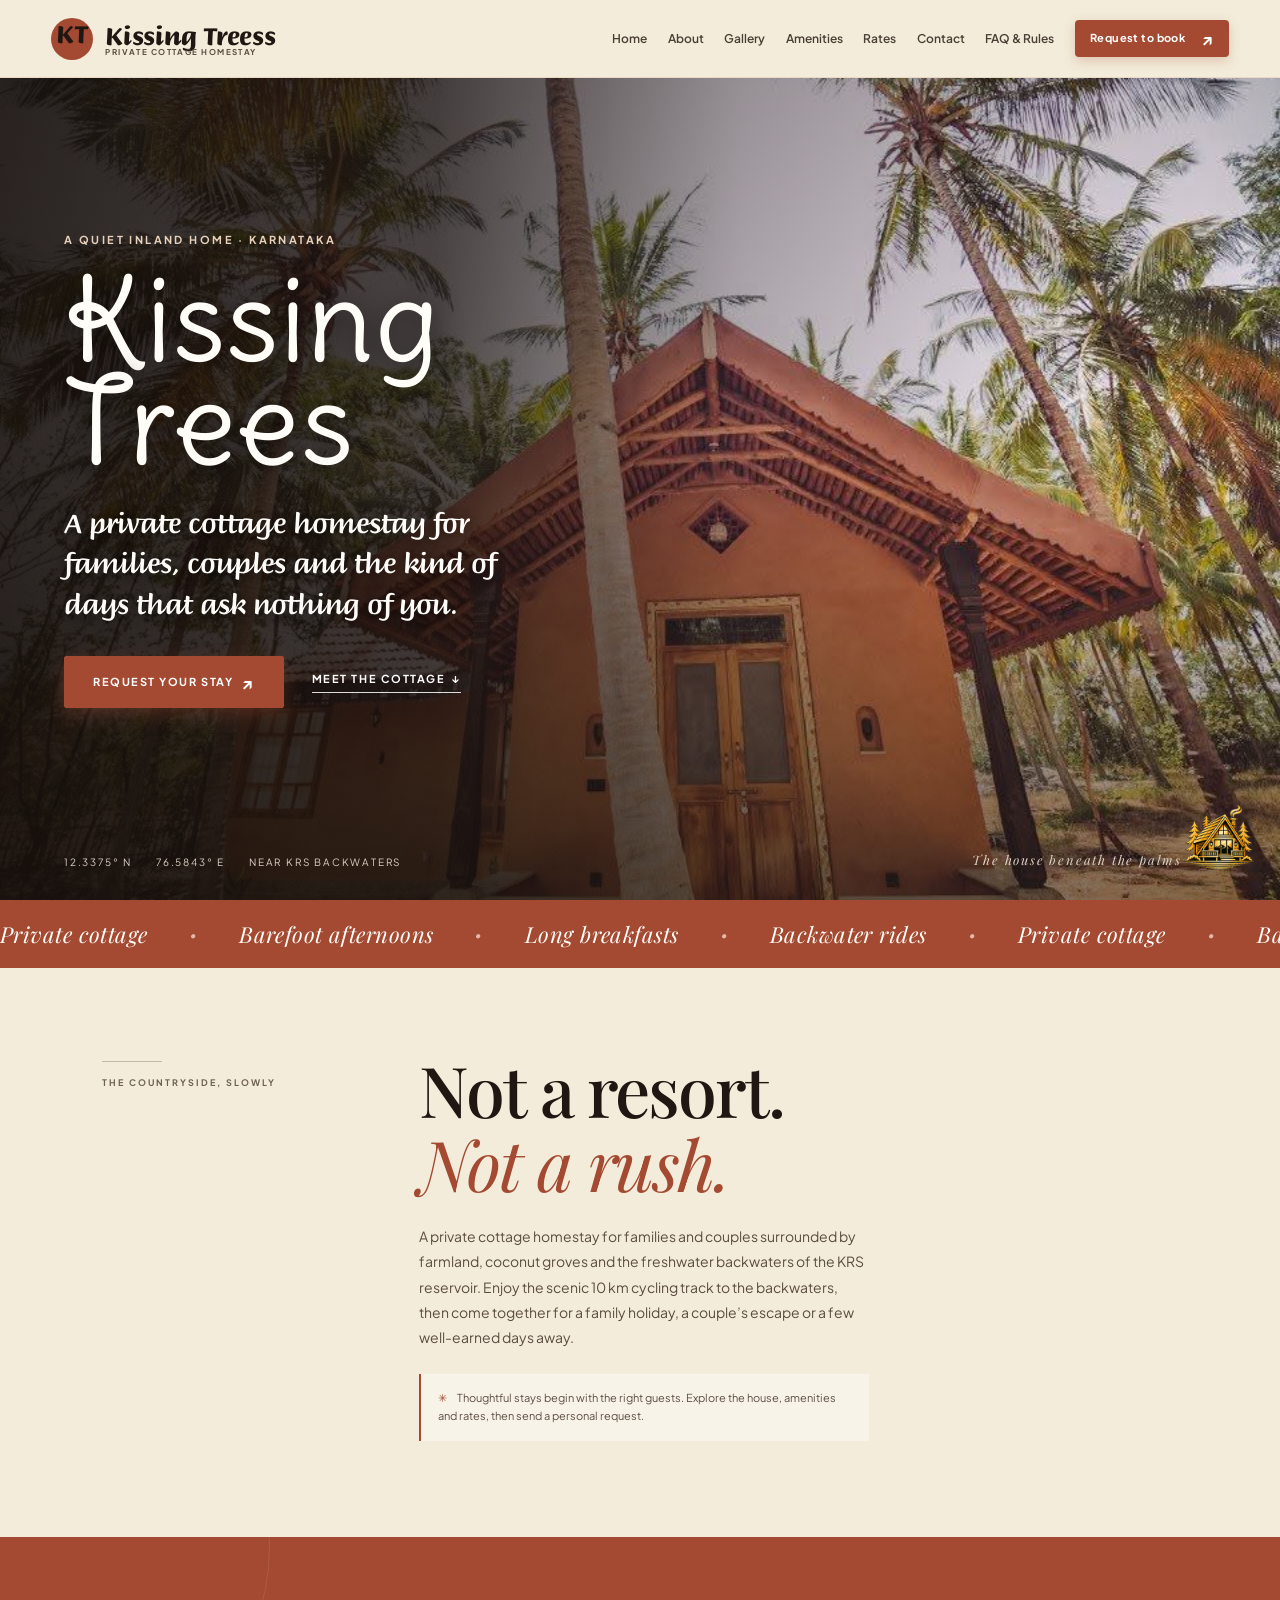
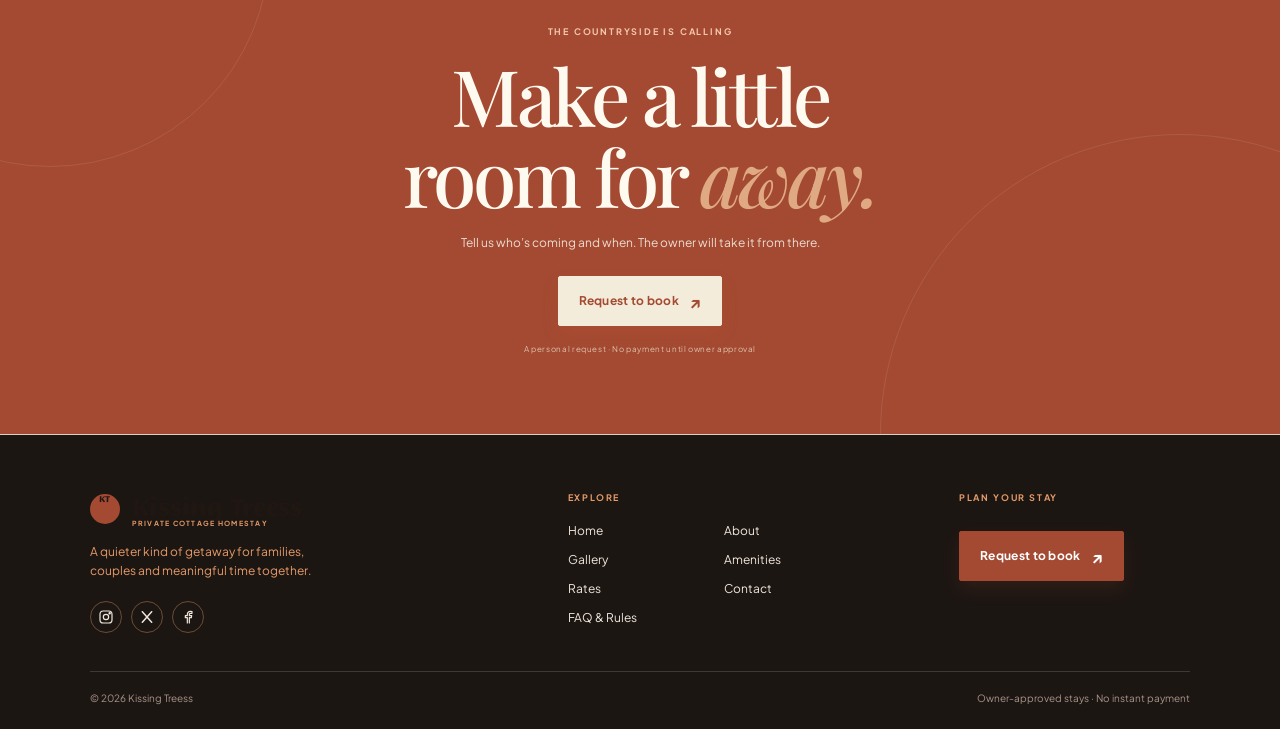
==== commit 3d492d82: "Update UI/UX: full background hero, moving highlights ribbon, 8-link navigation, and brand styling" ====
--- a/index.html
+++ b/index.html
@@ -3,14 +3,14 @@
   <head>
     <meta charset="utf-8" />
     <meta name="viewport" content="width=device-width,initial-scale=1" />
-    <meta name="theme-color" content="#f7f3e9" />
+    <meta name="theme-color" content="#f3ecda" />
     <meta
       name="description"
-      content="Kissing Tree is a peaceful cottage homestay near Dornahalli, KR Nagar, Mysuru, surrounded by farmland, coconut groves and the KRS backwaters."
+      content="Kissing Trees is a peaceful cottage homestay near Dornahalli, KR Nagar, Mysuru, surrounded by farmland, coconut groves and the KRS backwaters."
     />
     <meta name="robots" content="index, follow, max-image-preview:large" />
     <meta property="og:type" content="website" />
-    <meta property="og:title" content="Kissing Tree Cottage Homestay" />
+    <meta property="og:title" content="Kissing Trees Cottage Homestay" />
     <meta
       property="og:description"
       content="A quiet inland cottage homestay near Dornahalli and the KRS backwaters in Mysuru district, Karnataka."
@@ -20,20 +20,26 @@
       content="assets/property-photos/house-exterior.jpeg"
     />
     <meta name="twitter:card" content="summary_large_image" />
-    <meta name="twitter:title" content="Kissing Tree Cottage Homestay" />
+    <meta name="twitter:title" content="Kissing Trees Cottage Homestay" />
     <meta
       name="twitter:description"
       content="A quiet inland cottage homestay near Dornahalli and the KRS backwaters."
     />
     <title>
-      Kissing Tree — A Private Cottage Homestay for Families &amp; Couples
+      Kissing Trees — A Private Cottage Homestay for Families &amp; Couples
     </title>
+    <link rel="preconnect" href="https://fonts.googleapis.com" />
+    <link rel="preconnect" href="https://fonts.gstatic.com" crossorigin />
+    <link
+      href="https://fonts.googleapis.com/css2?family=Briem+Hand:wght@300;400;500;600;700;800;900&family=Delius+Swash+Caps&family=Plus+Jakarta+Sans:ital,wght@0,300..800;1,300..800&family=Playfair+Display:ital,wght@0,400..900;1,400..900&display=swap"
+      rel="stylesheet"
+    />
     <link rel="stylesheet" href="css/style.css" />
     <script type="application/ld+json">
       {
         "@context": "https://schema.org",
         "@type": "LodgingBusiness",
-        "name": "Kissing Tree",
+        "name": "Kissing Trees",
         "description": "A cottage homestay near Dornahalli, KR Nagar, Mysuru district, Karnataka.",
         "url": "index.html",
         "image": "assets/property-photos/house-exterior.jpeg",
@@ -49,10 +55,10 @@
   </head>
   <body class="home-page">
     <header class="topbar">
-      <a class="wordmark" href="index.html" aria-label="Kissing Tree home">
+      <a class="wordmark" href="index.html" aria-label="Kissing Trees home">
         <span class="wordmark-icon">KT</span>
-        <span>
-          Kissing Tree
+        <span class="wordmark-text">
+          Kissing Trees
           <small>PRIVATE COTTAGE HOMESTAY</small>
         </span>
       </a>
@@ -71,80 +77,115 @@
       </nav>
     </header>
     <main>
-      <section class="home-hero">
-        <div class="hero-art" aria-label="Kissing Tree property view">
-          <img
-            class="hero-photo"
-            src="assets/property-photos/house-exterior.jpeg"
-            alt="Kissing Tree house exterior"
-          />
-          <span class="sun-orb"></span>
-          <span class="hero-hill hill-one"></span>
-          <span class="hero-hill hill-two"></span>
-          <span class="hero-palm palm-left">♧</span>
-          <span class="hero-palm palm-right">♧</span>
-        </div>
-        <div class="hero-content">
-          <p class="eyebrow">A QUIET INLAND HOME FOR YOUR PEOPLE</p>
-          <h1>
-            Kissing
-            <br />
-            <em>Tree.</em>
+      <section class="home-hero" aria-label="Kissing Trees sanctuary">
+        <div class="hero-left-content">
+          <p class="hero-eyebrow">A QUIET INLAND HOME · KARNATAKA</p>
+          <h1 class="hero-brand-heading">
+            Kissing<br />Trees
           </h1>
           <p class="hero-tagline">
-            A Private Cottage Homestay for Families &amp; Couples
-          </p>
-          <p class="hero-description">
-            A quieter kind of getaway. Make room for long breakfasts, barefoot
-            afternoons and time that feels like your own.
+            A private cottage homestay for families, couples and the kind of days that ask nothing of you.
           </p>
           <div class="hero-actions">
-            <a class="button" href="booking.html">
-              Request to book
+            <a class="button button-terracotta" href="booking.html">
+              REQUEST YOUR STAY
               <span>↗</span>
             </a>
-            <a class="text-link" href="#welcome">
-              Discover Kissing Tree
+            <a class="text-link-underline" href="#the-countryside">
+              MEET THE COTTAGE
               <span>↓</span>
             </a>
           </div>
-          <div class="hero-meta">
-            <span>
-              <i></i>
-              Family &amp; couple stays
-            </span>
-            <span>Owner-approved requests</span>
-          </div>
-        </div>
-        <div class="hero-index">
-          <span>01</span>
-          <span class="index-rule"></span>
-          <span>THE COUNTRYSIDE, SLOWLY</span>
-        </div>
-      </section>
-      <section class="intro-band" id="welcome">
-        <div class="eyebrow">YOUR OWN LITTLE CORNER OF KARNATAKA</div>
-        <h2>
-          Trade the rush
-          <br />
-          for the
-          <em>rhythm.</em>
-        </h2>
-        <div class="intro-copy">
-          <p>
-            A private cottage homestay for families and couples surrounded by
-            farmland, coconut groves and the freshwater backwaters of the KRS
-            reservoir. Enjoy the scenic 10 km cycling track to the backwaters,
-            then come together for a family holiday, a couple’s escape or a few
-            well-earned days away.
-          </p>
-          <p class="quiet-note">
-            <span class="tiny-sun">✳</span>
-            Thoughtful stays begin with the right guests. Explore the house,
-            amenities and rates, then send a personal request.
-          </p>
-        </div>
-      </section>
+        </div>
+
+        <div class="hero-meta-strip">
+          <div class="hero-coords">
+            <span>12.3375° N</span>
+            <span>76.5843° E</span>
+            <span>NEAR KRS BACKWATERS</span>
+          </div>
+          <div class="hero-index-label">
+            The house beneath the palms ~ 01
+          </div>
+        </div>
+      </section>
+
+      <!-- Infinite Moving Terracotta Ribbon -->
+      <section class="terracotta-ribbon" aria-label="Kissing Trees highlights">
+        <div class="ribbon-marquee">
+          <div class="ribbon-track">
+            <div class="ribbon-group">
+              <span>Private cottage</span>
+              <span class="ribbon-dot">•</span>
+              <span>Barefoot afternoons</span>
+              <span class="ribbon-dot">•</span>
+              <span>Long breakfasts</span>
+              <span class="ribbon-dot">•</span>
+              <span>Backwater rides</span>
+              <span class="ribbon-dot">•</span>
+            </div>
+            <div class="ribbon-group" aria-hidden="true">
+              <span>Private cottage</span>
+              <span class="ribbon-dot">•</span>
+              <span>Barefoot afternoons</span>
+              <span class="ribbon-dot">•</span>
+              <span>Long breakfasts</span>
+              <span class="ribbon-dot">•</span>
+              <span>Backwater rides</span>
+              <span class="ribbon-dot">•</span>
+            </div>
+            <div class="ribbon-group" aria-hidden="true">
+              <span>Private cottage</span>
+              <span class="ribbon-dot">•</span>
+              <span>Barefoot afternoons</span>
+              <span class="ribbon-dot">•</span>
+              <span>Long breakfasts</span>
+              <span class="ribbon-dot">•</span>
+              <span>Backwater rides</span>
+              <span class="ribbon-dot">•</span>
+            </div>
+            <div class="ribbon-group" aria-hidden="true">
+              <span>Private cottage</span>
+              <span class="ribbon-dot">•</span>
+              <span>Barefoot afternoons</span>
+              <span class="ribbon-dot">•</span>
+              <span>Long breakfasts</span>
+              <span class="ribbon-dot">•</span>
+              <span>Backwater rides</span>
+              <span class="ribbon-dot">•</span>
+            </div>
+          </div>
+        </div>
+      </section>
+
+      <section class="intro-band" id="the-countryside">
+        <div class="intro-side">
+          <div class="side-rule"></div>
+          <span class="side-label">THE COUNTRYSIDE, SLOWLY</span>
+        </div>
+        <div class="intro-main">
+          <h2>
+            Not a resort.
+            <br />
+            <em>Not a rush.</em>
+          </h2>
+          <div class="intro-copy">
+            <p class="intro-lead">
+              A private cottage homestay for families and couples surrounded by
+              farmland, coconut groves and the freshwater backwaters of the KRS
+              reservoir. Enjoy the scenic 10 km cycling track to the backwaters,
+              then come together for a family holiday, a couple’s escape or a few
+              well-earned days away.
+            </p>
+            <p class="quiet-note">
+              <span class="tiny-sun">✳</span>
+              Thoughtful stays begin with the right guests. Explore the house,
+              amenities and rates, then send a personal request.
+            </p>
+          </div>
+        </div>
+      </section>
+
       <section class="closing-cta">
         <div class="cta-orbit orbit-one"></div>
         <div class="cta-orbit orbit-two"></div>
@@ -170,8 +211,8 @@
         <div class="footer-brand">
           <a class="wordmark" href="index.html">
             <span class="wordmark-icon">KT</span>
-            <span>
-              Kissing Tree
+            <span class="wordmark-text">
+              Kissing Trees
               <small>PRIVATE COTTAGE HOMESTAY</small>
             </span>
           </a>
@@ -201,7 +242,7 @@
         </div>
       </div>
       <div class="footer-bottom">
-        <span>© 2026 Kissing Tree</span>
+        <span>© 2026 Kissing Trees</span>
         <span>Owner-approved stays · No instant payment</span>
       </div>
     </footer>
--- a/css/style.css
+++ b/css/style.css
@@ -1,16 +1,25 @@
+﻿@import url('https://fonts.googleapis.com/css2?family=Briem+Hand:wght@300;400;500;600;700;800;900&family=Delius+Swash+Caps&family=Plus+Jakarta+Sans:ital,wght@0,300..800;1,300..800&family=Playfair+Display:ital,wght@0,400..900;1,400..900&display=swap');
+
 :root {
-  --pine: #0e5f4a;
-  --jade: #12836a;
-  --foam: #f7f3e9;
-  --sand: #eae0cd;
-  --paper: #fffdf8;
-  --ink: #253b33;
-  --muted: #718078;
-  --line: #ded8ca;
-  --clay: #cc8465;
-  --shadow: 0 18px 50px rgba(28, 62, 46, 0.08);
+  /* Exact Match to Client Reference: Terracotta & Sand Linen */
+  --brand: #a44a32;
+  --brand-hover: #b8543a;
+  --brand-gold: #d99b43;
+  --brand-dark: #201713;
+  --pine: #a44a32;
+  --jade: #b8543a;
+  --foam: #f3ecda;
+  --sand: #ede4d0;
+  --paper: #ffffff;
+  --ink: #201713;
+  --muted: #6e6054;
+  --line: #ded2be;
+  --clay: #a44a32;
+  --shadow: 0 18px 50px rgba(32, 23, 19, 0.08);
   --serif: "Playfair Display", Georgia, serif;
-  --sans: "DM Sans", Inter, "Segoe UI", sans-serif;
+  --sans: "Plus Jakarta Sans", "DM Sans", -apple-system, BlinkMacSystemFont, "Segoe UI", sans-serif;
+  --font-delius: "Delius Swash Caps", cursive;
+  --font-briem: "Briem Hand", cursive;
 }
 * {
   box-sizing: border-box;
@@ -37,70 +46,97 @@
   font: inherit;
 }
 ::selection {
-  background: #b8d6c9;
-  color: #153e30;
+  background: #f7d5c4;
+  color: #431e13;
 }
 .topbar {
   height: 78px;
-  padding: 0 clamp(20px, 5vw, 78px);
+  padding: 0 clamp(20px, 4vw, 70px);
   display: flex;
   align-items: center;
   justify-content: space-between;
   gap: 20px;
-  background: rgba(255, 253, 248, 0.92);
-  border-bottom: 1px solid rgba(222, 216, 202, 0.8);
-  position: relative;
-  z-index: 10;
+  background: #f3ecda;
+  border-bottom: 1px solid rgba(164, 74, 50, 0.12);
+  position: sticky;
+  top: 0;
+  z-index: 100;
 }
 .wordmark {
   display: flex;
   align-items: center;
-  gap: 11px;
-  color: var(--pine);
-  font-size: 16px;
+  gap: 12px;
+  color: #201713;
+  text-decoration: none;
+}
+.wordmark-icon {
+  width: 42px;
+  height: 42px;
+  border-radius: 50%;
+  background: #a44a32;
+  color: #ffffff;
+  display: grid;
+  place-items: center;
+  font-family: var(--serif);
+  font-size: 14px;
   font-weight: 700;
-  letter-spacing: -0.03em;
-}
-.wordmark-icon {
-  width: 38px;
-  height: 38px;
-  border-radius: 50%;
-  background: var(--pine);
-  color: white;
-  display: grid;
-  place-items: center;
-  font-size: 11px;
   letter-spacing: 0.06em;
+  flex-shrink: 0;
+}
+.wordmark-text,
+.wordmark > span {
+  display: flex;
+  flex-direction: column;
+  font-family: var(--font-briem) !important;
+  font-size: 26px;
+  font-weight: 700;
+  line-height: 1.05;
+  letter-spacing: -0.01em;
+  color: #201713;
 }
 .wordmark small {
   display: block;
-  color: var(--muted);
+  font-family: var(--sans) !important;
+  color: #5a4b41;
   font-size: 8px;
   letter-spacing: 0.18em;
-  font-weight: 600;
+  font-weight: 700;
   margin-top: 1px;
+  text-transform: uppercase;
 }
 .main-nav {
   display: flex;
   align-items: center;
-  gap: clamp(12px, 2vw, 28px);
+  gap: clamp(10px, 1.6vw, 24px);
 }
 .main-nav a {
   font-size: 12px;
   font-weight: 600;
-  color: #50635b;
+  color: #4a3e35;
+  transition: color 0.2s;
+  white-space: nowrap;
 }
 .main-nav a:hover {
-  color: var(--jade);
-}
-.main-nav .nav-owner {
+  color: #a44a32;
+}
+.main-nav .nav-cta {
+  padding: 9px 15px;
+  background: #a44a32;
+  color: #ffffff !important;
   font-size: 11px;
-}
-.main-nav .nav-cta {
-  padding: 11px 15px;
-  background: var(--pine);
-  color: white;
-  letter-spacing: 0.01em;
+  font-weight: 700;
+  letter-spacing: 0.04em;
+  border-radius: 4px;
+  box-shadow: 0 4px 12px rgba(164, 74, 50, 0.25);
+  display: inline-flex;
+  align-items: center;
+  gap: 6px;
+  transition: background 0.2s, transform 0.2s, box-shadow 0.2s;
+}
+.main-nav .nav-cta:hover {
+  background: #b8543a;
+  transform: translateY(-1px);
+  box-shadow: 0 6px 16px rgba(164, 74, 50, 0.35);
 }
 .nav-cta span,
 .button span {
@@ -124,13 +160,13 @@
     background 0.2s,
     transform 0.2s,
     box-shadow 0.2s;
-  box-shadow: 0 8px 18px #0e5f4a1e;
+  box-shadow: 0 8px 18px #c85a321e;
 }
 .button:hover {
   background: var(--jade);
   border-color: var(--jade);
   transform: translateY(-2px);
-  box-shadow: 0 12px 24px #0e5f4a2a;
+  box-shadow: 0 12px 24px #c85a322a;
 }
 .eyebrow {
   font-size: 9px;
@@ -175,180 +211,248 @@
   padding-left: clamp(22px, 7vw, 100px);
   padding-right: clamp(22px, 7vw, 100px);
 }
-/* Home hero: layered countryside colors keep the page vivid without stock imagery. */
+/* ============================================================
+   HOME HERO â€” EXACT CLIENT REFERENCE REPLICA
+   ============================================================ */
 .home-hero {
-  min-height: 610px;
   position: relative;
-  display: grid;
-  grid-template-columns: 1fr 1fr;
-  align-items: center;
-  gap: 5vw;
-  padding: 50px clamp(26px, 10vw, 150px) 84px;
+  width: 100%;
+  min-height: calc(100vh - 78px);
+  display: flex;
+  flex-direction: column;
+  justify-content: space-between;
+  align-items: flex-start;
+  text-align: left;
+  padding: clamp(50px, 8vh, 90px) clamp(24px, 5vw, 80px) 30px;
+  background-image:
+    linear-gradient(90deg, rgba(20, 14, 10, 0.88) 0%, rgba(20, 14, 10, 0.74) 34%, rgba(20, 14, 10, 0.28) 58%, rgba(20, 14, 10, 0.04) 85%, transparent 100%),
+    linear-gradient(180deg, rgba(20, 14, 10, 0.2) 0%, transparent 40%, rgba(20, 14, 10, 0.5) 100%),
+    url('../assets/property-photos/house-exterior.jpeg');
+  background-size: cover;
+  background-position: center 60%;
+  background-repeat: no-repeat;
+  color: #ffffff;
+  box-sizing: border-box;
   overflow: hidden;
-  background: linear-gradient(105deg, #f7f3e9 0 43%, #ebe7d9 43% 100%);
-}
-.hero-art {
-  height: 440px;
-  position: relative;
-  overflow: hidden;
-  grid-column: 2;
-  grid-row: 1;
-  background: linear-gradient(
-    160deg,
-    #d6c3a5 0 24%,
-    #b9d5c7 25% 46%,
-    #73afa5 47% 67%,
-    #438c82 68%
-  );
-  border-radius: 49% 49% 2px 2px;
-  box-shadow: var(--shadow);
-}
-.hero-photo {
-  position: absolute;
-  z-index: 0;
-  inset: 0;
-  width: 100%;
-  height: 100%;
-  object-fit: cover;
-  object-position: 50% 58%;
-}
-.hero-art:before {
-  display: none;
-}
-.hero-art:after {
-  display: none;
-}
-.sun-orb,
-.aside-sun {
-  position: absolute;
-  top: 14%;
-  right: 19%;
-  height: 76px;
-  width: 76px;
-  border-radius: 50%;
-  background: #f5dfb1;
-  box-shadow: 0 0 75px 28px #f5dfb144;
-}
-.hero-hill {
-  display: none;
-}
-.hill-one {
-  left: -20%;
-  background: linear-gradient(130deg, #799c7d, #527e68);
-}
-.hill-two {
-  right: -28%;
-  bottom: 38%;
-  background: linear-gradient(145deg, #8fae88, #487e70);
-}
-.hero-palm {
-  display: none;
-}
-.palm-right {
-  display: none;
-}
-.hero-photo-label {
-  position: absolute;
-  z-index: 4;
-  right: 15px;
-  bottom: 15px;
-  background: #173f34bf;
-  color: #fff;
-  padding: 7px 11px;
-  font-size: 9px;
-  letter-spacing: 0.07em;
-}
-.hero-content {
-  grid-column: 1;
-  grid-row: 1;
-  max-width: 490px;
+}
+.hero-left-content {
   position: relative;
   z-index: 2;
-}
-.hero-content h1 {
-  font-size: clamp(65px, 9.5vw, 116px);
-  margin: 0 0 14px;
-  line-height: 0.88;
-}
-.hero-content h1 em {
-  color: var(--jade);
-}
-.hero-tagline {
-  font: 500 clamp(18px, 2.2vw, 25px)/1.3 var(--serif);
-  margin-bottom: 14px;
-  color: #395c4e;
-}
-.hero-description {
-  max-width: 420px;
-  color: var(--muted);
-  font-size: 13px;
-}
-.hero-actions {
-  display: flex;
-  align-items: center;
-  gap: 24px;
-  margin-top: 27px;
-}
-.text-link {
-  color: var(--pine);
+  max-width: 540px;
+  margin: auto 0;
+}
+.hero-eyebrow {
   font-size: 11px;
   font-weight: 700;
-}
-.text-link span {
+  letter-spacing: 0.22em;
+  color: #e8d0ba;
+  text-transform: uppercase;
+  margin: 0 0 20px;
+}
+.hero-brand-heading {
+  font-family: var(--font-delius) !important;
+  font-size: clamp(64px, 9.5vw, 115px);
+  font-weight: 400;
+  line-height: 0.90;
+  color: #fffdf8;
+  margin: 0 0 24px;
+  text-shadow: 0 4px 28px rgba(0, 0, 0, 0.6);
+  letter-spacing: 0.01em;
+}
+.hero-tagline {
+  font-family: var(--font-briem) !important;
+  font-size: clamp(21px, 2.5vw, 28px);
+  font-weight: 500;
+  line-height: 1.45;
+  color: #fffdfa;
+  max-width: 480px;
+  margin: 0 0 34px;
+  text-shadow: 0 2px 14px rgba(0, 0, 0, 0.5);
+}
+.hero-actions {
+  display: flex;
+  align-items: center;
+  gap: 28px;
+  margin-bottom: 20px;
+}
+.button-terracotta {
+  background: #a44a32;
+  color: #ffffff !important;
+  padding: 16px 28px;
+  font-size: 11px;
+  font-weight: 700;
+  letter-spacing: 0.14em;
+  text-transform: uppercase;
+  border-radius: 2px;
+  border: 1px solid #a44a32;
+  box-shadow: 0 6px 20px rgba(164, 74, 50, 0.35);
+  display: inline-flex;
+  align-items: center;
+  justify-content: center;
+  transition: background 0.2s, transform 0.2s, box-shadow 0.2s;
+  cursor: pointer;
+}
+.button-terracotta span {
   margin-left: 8px;
-  color: var(--clay);
-}
-.hero-meta {
-  display: flex;
-  gap: 18px;
-  margin-top: 37px;
-  color: #748179;
+}
+.button-terracotta:hover {
+  background: #b8543a;
+  transform: translateY(-2px);
+  box-shadow: 0 10px 24px rgba(164, 74, 50, 0.45);
+}
+.text-link-underline {
+  color: #ffffff;
+  font-size: 11px;
+  font-weight: 700;
+  letter-spacing: 0.14em;
+  text-transform: uppercase;
+  border-bottom: 1.5px solid rgba(255, 255, 255, 0.85);
+  padding-bottom: 4px;
+  display: inline-flex;
+  align-items: center;
+  gap: 6px;
+  transition: opacity 0.2s, border-color 0.2s;
+}
+.text-link-underline:hover {
+  opacity: 0.85;
+  border-color: #e8d0ba;
+}
+.hero-meta-strip {
+  position: relative;
+  z-index: 2;
+  width: 100%;
+  display: flex;
+  justify-content: space-between;
+  align-items: flex-end;
+  padding-top: 40px;
+  color: #ded0c4;
+  font-size: 10px;
+  letter-spacing: 0.18em;
+  box-sizing: border-box;
+}
+.hero-coords {
+  display: flex;
+  gap: 24px;
+  text-transform: uppercase;
+}
+.hero-index-label {
+  font-family: var(--serif);
+  font-style: italic;
+  font-size: 13px;
+  color: #ded0c4;
+}
+
+/* ============================================================
+   TERRACOTTA RIBBON â€” CLIENT REFERENCE REPLICA
+   ============================================================ */
+.terracotta-ribbon {
+  width: 100%;
+  background: #a44a32;
+  padding: 16px 0;
+  overflow: hidden;
+  position: relative;
+  box-sizing: border-box;
+}
+.ribbon-marquee {
+  width: 100%;
+  overflow: hidden;
+  display: flex;
+}
+.ribbon-track {
+  display: flex;
+  width: max-content;
+  will-change: transform;
+  animation: ribbonScroll 24s linear infinite;
+}
+.ribbon-track:hover {
+  animation-play-state: paused;
+}
+.ribbon-group {
+  display: flex;
+  align-items: center;
+  gap: clamp(18px, 3.5vw, 42px);
+  padding-right: clamp(18px, 3.5vw, 42px);
+  font-family: var(--serif);
+  font-style: italic;
+  font-size: clamp(17px, 1.8vw, 22px);
+  color: #fffdf8;
+  white-space: nowrap;
+  flex-shrink: 0;
+  letter-spacing: 0.02em;
+}
+.ribbon-dot {
+  color: #f7d5c4;
+  font-size: 15px;
+  opacity: 0.8;
+}
+
+@keyframes ribbonScroll {
+  0% {
+    transform: translateX(0);
+  }
+  100% {
+    transform: translateX(-50%);
+  }
+}
+
+/* ============================================================
+   INTRO BAND â€” NOT A RESORT. NOT A RUSH.
+   ============================================================ */
+.intro-band {
+  background: #f3ecda;
+  padding: 85px clamp(24px, 8vw, 120px);
+  display: grid;
+  grid-template-columns: 240px 1fr;
+  gap: clamp(30px, 6vw, 80px);
+  align-items: start;
+}
+.intro-side {
+  padding-top: 8px;
+}
+.side-rule {
+  width: 60px;
+  height: 1px;
+  background: #c5b8a5;
+  margin-bottom: 14px;
+}
+.side-label {
   font-size: 9px;
-  letter-spacing: 0.04em;
-}
-.hero-meta i,
-.local-indicator i {
-  display: inline-block;
-  height: 6px;
-  width: 6px;
-  border-radius: 50%;
-  background: #54a77f;
-  margin-right: 7px;
-}
-.hero-index {
-  position: absolute;
-  bottom: 25px;
-  left: clamp(26px, 5vw, 70px);
-  display: flex;
-  align-items: center;
-  gap: 10px;
-  color: #8b968c;
-  font-size: 8px;
-  letter-spacing: 0.18em;
-}
-.hero-index span:first-child {
-  color: var(--pine);
+  letter-spacing: 0.22em;
   font-weight: 700;
-}
-.index-rule {
-  height: 1px;
-  width: 54px;
-  background: #b4bdb2;
-}
-.intro-band {
-  display: grid;
-  grid-template-columns: 1fr 1fr;
-  gap: 30px 12vw;
-  padding: 84px clamp(25px, 15vw, 210px);
-  background: var(--paper);
-}
-.intro-band > .eyebrow {
-  grid-column: 1/-1;
-  margin-bottom: -15px;
-}
-.intro-band h2 {
-  font-size: clamp(39px, 6vw, 67px);
-}
+  color: #6e6054;
+  text-transform: uppercase;
+  display: block;
+}
+.intro-main h2 {
+  font-family: var(--serif);
+  font-size: clamp(42px, 5.8vw, 70px);
+  font-weight: 500;
+  line-height: 1.05;
+  color: #201713;
+  margin: 0 0 24px;
+  letter-spacing: -0.03em;
+}
+.intro-main h2 em {
+  font-style: italic;
+  font-weight: 400;
+  color: #a44a32;
+}
+.intro-lead {
+  font-size: 14px;
+  line-height: 1.8;
+  color: #5c4d42;
+  max-width: 620px;
+  margin: 0 0 24px;
+}
+.quiet-note {
+  background: #ede4d0;
+  border-left: 2px solid #a44a32;
+  padding: 16px 20px;
+  font-size: 12px;
+  color: #54453b;
+  max-width: 580px;
+}
+/* legacy styles removed */
 .intro-copy {
   align-self: center;
   color: var(--muted);
@@ -359,7 +463,7 @@
   padding: 15px 17px;
   border-left: 2px solid var(--clay);
   background: #f8f3e8;
-  color: #53685e;
+  color: #5e4e44;
   font-size: 11px;
 }
 .tiny-sun {
@@ -403,7 +507,7 @@
   color: white;
   font-size: 9px;
   letter-spacing: 0.05em;
-  background: #8db9a9;
+  background: #cfa38b;
 }
 .gallery-tile img {
   position: absolute;
@@ -426,7 +530,7 @@
   position: absolute;
   z-index: 1;
   inset: 0;
-  background: linear-gradient(180deg, transparent 45%, #173b32aa);
+  background: linear-gradient(180deg, transparent 45%, #1c1613aa);
 }
 .gallery-tile > span {
   position: relative;
@@ -437,25 +541,25 @@
   background: linear-gradient(
     145deg,
     #d8b991 0 18%,
-    #a7cfc1 19% 48%,
-    #5da29a 49% 75%,
-    #337e78
+    #e5c3b3 19% 48%,
+    #ba6544 49% 75%,
+    #6b3f2e
   );
 }
 .tile-living {
-  background: linear-gradient(140deg, #d9c6a9, #a8b89f 55%, #567965);
+  background: linear-gradient(140deg, #d9c6a9, #c89578 55%, #8c4c34);
 }
 .tile-garden {
-  background: linear-gradient(140deg, #d9d7ac, #87b28c 52%, #397960);
+  background: linear-gradient(140deg, #e5cdb0, #d99966 52%, #9e5334);
 }
 .tile-sunset {
-  background: linear-gradient(145deg, #f2c899, #df9574 50%, #528e88);
+  background: linear-gradient(145deg, #f2c899, #df7b54 50%, #9e4b30);
 }
 .tile-bedroom {
-  background: linear-gradient(140deg, #e5d9c4, #9bb5a5 55%, #537765);
+  background: linear-gradient(140deg, #e5d9c4, #c99c85 55%, #884b36);
 }
 .tile-dining {
-  background: linear-gradient(140deg, #e6cda6, #bb9970 55%, #63877b);
+  background: linear-gradient(140deg, #e6cda6, #bb8864 55%, #7e4431);
 }
 .tile-living:after,
 .tile-bedroom:after,
@@ -469,7 +573,7 @@
   font-weight: 700;
 }
 .amenity-section {
-  background: #e9e8db;
+  background: #f3eae0;
   padding: 82px 0;
 }
 .amenity-layout {
@@ -535,8 +639,8 @@
   border: 1px solid var(--line);
 }
 .featured-rate {
-  background: #eef0e5;
-  border-color: #ccd4c2;
+  background: #fdf5ed;
+  border-color: #ebd3be;
 }
 .rate-no {
   grid-column: 1/-1;
@@ -573,7 +677,7 @@
   padding: 15px 18px;
   margin-top: 12px;
   background: #eee9db;
-  color: #67766e;
+  color: #6c594f;
   font-size: 10px;
 }
 .price-note p {
@@ -588,7 +692,7 @@
   grid-template-columns: 0.85fr 1.15fr;
   gap: 10vw;
   padding: 86px clamp(25px, 13vw, 180px);
-  background: #dfe7dc;
+  background: #f6ede3;
 }
 .rules-aside h2 {
   font-size: clamp(42px, 6vw, 67px);
@@ -596,7 +700,7 @@
 }
 .rules-aside > p:not(.eyebrow) {
   font-size: 12px;
-  color: #69786d;
+  color: #6c594f;
   margin-bottom: 22px;
 }
 .rules-list article {
@@ -604,7 +708,7 @@
   grid-template-columns: 34px 1fr;
   gap: 12px;
   padding: 14px 0;
-  border-bottom: 1px solid #c3cec1;
+  border-bottom: 1px solid #e5d4c3;
 }
 .rules-list article:first-child {
   padding-top: 0;
@@ -616,7 +720,7 @@
 .rules-list p {
   font-size: 12px;
   margin: 0;
-  color: #53665a;
+  color: #5e4e44;
 }
 .booking-steps {
   padding-top: 93px;
@@ -639,7 +743,7 @@
   left: 9px;
   right: 20%;
   top: 17px;
-  background: #c9d0c5;
+  background: #e5d4c3;
 }
 .step-line article {
   position: relative;
@@ -655,7 +759,7 @@
   place-items: center;
   border-radius: 50%;
   background: var(--foam);
-  border: 1px solid #a8b8aa;
+  border: 1px solid #d9b89f;
   color: var(--pine);
   font: italic 12px var(--serif);
 }
@@ -754,7 +858,7 @@
   margin: 0;
   padding: 22px;
   background: var(--paper);
-  border-top: 2px solid #94b3a1;
+  border-top: 2px solid #c85a32;
   min-height: 160px;
 }
 .review-grid blockquote > span {
@@ -775,7 +879,7 @@
 .location-section {
   display: grid;
   grid-template-columns: 1fr 1fr;
-  background: #e3e7db;
+  background: #f5ece2;
   min-height: 400px;
 }
 .map-art {
@@ -784,7 +888,7 @@
   min-height: 350px;
   background:
     radial-gradient(ellipse at 76% 18%, #f5e4b9 0 8%, transparent 9%),
-    linear-gradient(155deg, #b7d4be, #7aafa0 55%, #468b81);
+    linear-gradient(155deg, #dfc3a9, #7aafa0 55%, #468b81);
 }
 .map-art:before,
 .map-art:after {
@@ -826,7 +930,7 @@
 .map-water {
   right: 23px;
   top: 48%;
-  color: #e9f2e9b8;
+  color: #f8eee4b8;
   font: italic 11px var(--serif);
   letter-spacing: 0.16em;
 }
@@ -866,14 +970,14 @@
 .location-copy > p:not(.eyebrow) {
   max-width: 360px;
   font-size: 12px;
-  color: #596c61;
+  color: #645348;
 }
 .contact-line {
   display: grid;
   gap: 4px;
   margin-top: 25px;
   padding-top: 16px;
-  border-top: 1px solid #c9d1c5;
+  border-top: 1px solid #e5d4c3;
 }
 .contact-line span {
   font-size: 8px;
@@ -891,10 +995,10 @@
   text-align: center;
   padding: 88px 20px 78px;
   background: var(--pine);
-  color: #ecf0e3;
+  color: #f7eee6;
 }
 .closing-cta .eyebrow {
-  color: #b4d2bd;
+  color: #f4c7ab;
 }
 .closing-cta h2 {
   font-size: clamp(47px, 7vw, 78px);
@@ -906,7 +1010,7 @@
 }
 .closing-cta > p:not(.eyebrow) {
   font-size: 12px;
-  color: #d4e2d8;
+  color: #ebdcd0;
 }
 .button-cream {
   margin-top: 12px;
@@ -920,7 +1024,7 @@
 .cta-footnote {
   display: block;
   margin-top: 17px;
-  color: #bdd1c3;
+  color: #debfa9;
   font-size: 8px;
   letter-spacing: 0.08em;
 }
@@ -1028,7 +1132,7 @@
 .progress-label {
   display: flex;
   justify-content: space-between;
-  color: #87938a;
+  color: #89776d;
   font-size: 8px;
   letter-spacing: 0.12em;
   margin-bottom: 23px;
@@ -1057,7 +1161,7 @@
   display: block;
   font-size: 10px;
   font-weight: 700;
-  color: #4f6259;
+  color: #5e4d43;
   margin: 14px 0;
 }
 .booking-form-panel input,
@@ -1076,7 +1180,7 @@
 .booking-form-panel input:focus,
 .booking-form-panel select:focus,
 .booking-form-panel textarea:focus {
-  outline: 2px solid #12836a35;
+  outline: 2px solid #dc6b3f35;
   border-color: var(--jade);
 }
 .booking-form-panel .row3 {
@@ -1116,8 +1220,8 @@
   align-items: flex-start;
   margin: 20px 0;
   padding: 14px;
-  background: #e9eee4;
-  color: #5c6e62;
+  background: #f8eee4;
+  color: #645348;
 }
 .privacy-note > span {
   width: 19px;
@@ -1125,7 +1229,7 @@
   flex: 0 0 auto;
   display: grid;
   place-items: center;
-  background: #d4e3d7;
+  background: #ebd8c8;
   border-radius: 50%;
   font-size: 10px;
   color: var(--pine);
@@ -1156,9 +1260,9 @@
 }
 .result.ok,
 .result.success-result {
-  background: #eaf2eb;
-  border-color: #bfd4c2;
-  color: #315942;
+  background: #f8eee4;
+  border-color: #e0c2ac;
+  color: #543224;
 }
 .result.block {
   background: #f8ebe5;
@@ -1176,7 +1280,7 @@
 .booking-aside {
   align-self: start;
   margin-top: 16px;
-  background: #e9e9dd;
+  background: #f4ece1;
 }
 .aside-art {
   height: 200px;
@@ -1185,8 +1289,8 @@
   background: linear-gradient(
     155deg,
     #e9d4b5 0 25%,
-    #a5c9b7 26% 48%,
-    #55978a 49% 100%
+    #e2bfae 26% 48%,
+    #b55a38 49% 100%
   );
 }
 .aside-sun {
@@ -1210,7 +1314,7 @@
   bottom: 13px;
   padding: 6px 8px;
   color: #fff;
-  background: #194a3d9e;
+  background: #261a159e;
   font-size: 8px;
   letter-spacing: 0.15em;
 }
@@ -1230,7 +1334,7 @@
   padding: 9px 0;
   border-bottom: 1px solid #d2d4c7;
   font-size: 10px;
-  color: #50645a;
+  color: #5e4e44;
 }
 .aside-content li span {
   margin-right: 10px;
@@ -1295,13 +1399,13 @@
   padding: 13px 16px;
   background: #ececdf;
   border-left: 2px solid var(--jade);
-  color: #617066;
+  color: #6c594f;
 }
 .notice-icon {
   height: 19px;
   width: 19px;
   flex: 0 0 auto;
-  border: 1px solid #a4b9a8;
+  border: 1px solid #e0bba7;
   border-radius: 50%;
   display: grid;
   place-items: center;
@@ -1347,13 +1451,13 @@
 th,
 td {
   padding: 14px 13px;
-  border-bottom: 1px solid #e9e4d9;
+  border-bottom: 1px solid #ebdcd0;
   text-align: left;
   vertical-align: top;
 }
 th {
   background: #efede3;
-  color: #7a887e;
+  color: #7f6e64;
   font-size: 8px;
   letter-spacing: 0.13em;
   font-weight: 700;
@@ -1384,16 +1488,16 @@
   white-space: nowrap;
 }
 .chip.a {
-  background: #e2efe5;
-  color: #286447;
+  background: #f8eee4;
+  color: #4a2c20;
 }
 .chip.r {
   background: #f4eddc;
   color: #745b25;
 }
 .chip.p {
-  background: #e9ece7;
-  color: #52655a;
+  background: #f7eee6;
+  color: #5e4e44;
 }
 .chip.d {
   background: #f5e6e1;
@@ -1439,7 +1543,7 @@
   gap: 17px;
   margin-top: 50px;
   padding: 18px 20px;
-  background: #e3e9df;
+  background: #f5ece2;
 }
 .reminder-mark {
   height: 37px;
@@ -1458,18 +1562,14 @@
 }
 .owner-reminder p:last-child {
   margin: 0;
-  color: #5e6f63;
+  color: #68564c;
   font-size: 10px;
 }
 @media (max-width: 900px) {
-  .home-hero {
-    padding-left: 7vw;
-    padding-right: 7vw;
-    gap: 4vw;
-    min-height: 550px;
-  }
-  .hero-art {
-    height: 390px;
+  .hero-features-bar {
+    grid-template-columns: repeat(2, 1fr);
+    gap: 16px;
+    padding: 18px 20px;
   }
   .intro-band {
     padding-left: 10vw;
@@ -1493,10 +1593,10 @@
   .topbar {
     height: auto;
     min-height: 68px;
-    padding: 11px 18px;
+    padding: 12px 18px;
   }
   .main-nav {
-    gap: 8px 13px;
+    gap: 8px 12px;
     justify-content: flex-end;
   }
   .main-nav a {
@@ -1506,44 +1606,33 @@
     display: none;
   }
   .main-nav .nav-cta {
-    padding: 8px 10px;
-  }
-  .wordmark {
-    font-size: 14px;
+    padding: 8px 12px;
+  }
+  .wordmark-text,
+  .wordmark > span {
+    font-size: 22px;
   }
   .wordmark-icon {
-    height: 32px;
-    width: 32px;
-  }
-  .wordmark small {
-    font-size: 7px;
+    height: 34px;
+    width: 34px;
+    font-size: 11px;
   }
   .home-hero {
-    display: flex;
-    flex-direction: column-reverse;
-    align-items: stretch;
-    gap: 0;
-    padding: 28px 20px 58px;
-    background: linear-gradient(180deg, #ebe7d9 0 36%, #f7f3e9 36%);
-  }
-  .hero-art {
-    height: 240px;
-    width: 100%;
-    border-radius: 48% 48% 2px 2px;
-    margin-bottom: 27px;
-  }
-  .sun-orb {
-    width: 50px;
-    height: 50px;
-  }
-  .hero-palm {
-    font-size: 78px;
-  }
-  .palm-right {
-    font-size: 60px;
-  }
-  .hero-content h1 {
-    font-size: 70px;
+    min-height: auto;
+    padding: 48px 18px 30px;
+  }
+  .hero-title,
+  .hero-brand-heading {
+    font-size: 46px;
+  }
+  .hero-tagline {
+    font-size: 22px;
+  }
+  .hero-features-bar {
+    grid-template-columns: 1fr;
+    gap: 14px;
+    text-align: center;
+    padding: 16px;
   }
   .hero-description {
     font-size: 12px;
@@ -1776,7 +1865,7 @@
 /* Multi-page section layouts */
 .subpage-hero {
   padding: 92px clamp(24px, 13vw, 180px) 72px;
-  background: linear-gradient(105deg, #f7f3e9 0 53%, #e8e9dc 53% 100%);
+  background: linear-gradient(105deg, #faf6f0 0 53%, #f2eae0 53% 100%);
   min-height: 330px;
 }
 .subpage-hero h1 {
@@ -1809,14 +1898,14 @@
 }
 .detail-prose {
   font-size: 13px;
-  color: #65746b;
+  color: #6c594f;
 }
 .detail-prose p {
   margin: 0 0 17px;
 }
 .detail-callout {
   padding: 17px 19px;
-  background: #e9eee4;
+  background: #f8eee4;
   border-left: 2px solid var(--jade);
   margin: 24px 0;
   color: var(--pine);
@@ -1851,7 +1940,7 @@
   color: #fff;
   background:
     radial-gradient(circle at 50% 30%, #e8c6a0 0 15%, transparent 15.5%),
-    radial-gradient(ellipse at 50% 68%, #567d70 0 28%, transparent 28.5%),
+    radial-gradient(ellipse at 50% 68%, #6e4f3f 0 28%, transparent 28.5%),
     linear-gradient(145deg, #c9a981, #6a9c91 55%, #2e6e65);
   border-radius: 48% 48% 3px 3px;
   box-shadow: var(--shadow);
@@ -1863,12 +1952,12 @@
 }
 .founder-photo small {
   margin-top: 5px;
-  color: #e6eee8;
+  color: #f8eee5;
   font-size: 10px;
 }
 .founder-copy {
   max-width: 500px;
-  color: #65746b;
+  color: #6c594f;
   font-size: 13px;
 }
 .founder-copy h2 {
@@ -1880,7 +1969,7 @@
 }
 .subpage-band {
   padding: 48px clamp(24px, 13vw, 180px);
-  background: #e7e9dd;
+  background: #f5ece2;
 }
 .subpage-band h2 {
   font-size: clamp(34px, 5vw, 52px);
@@ -1892,7 +1981,7 @@
 }
 .fact-row div {
   padding: 15px 0;
-  border-top: 1px solid #c6cfc1;
+  border-top: 1px solid #e5d4c3;
 }
 .fact-row small,
 .contact-card small {
@@ -2023,7 +2112,7 @@
 .rules-list p {
   font-size: 12px;
   margin: 0;
-  color: #53665a;
+  color: #5e4e44;
 }
 .process-content {
   display: block;
@@ -2061,7 +2150,7 @@
 }
 .contact-side {
   padding: 25px;
-  background: #e8ebdf;
+  background: #f7ede3;
 }
 .contact-side h3 {
   font: 500 23px var(--serif);
@@ -2089,7 +2178,7 @@
 .contact-form textarea {
   width: 100%;
   box-sizing: border-box;
-  border: 1px solid #cbd5c8;
+  border: 1px solid #e5d5c6;
   border-radius: 2px;
   padding: 11px 12px;
   background: #f8faf5;
@@ -2109,7 +2198,7 @@
 }
 .contact-form input::placeholder,
 .contact-form textarea::placeholder {
-  color: #8d9c91;
+  color: #917f75;
 }
 .contact-form .button {
   border: 0;
@@ -2142,7 +2231,7 @@
 }
 .page-links a {
   font-size: 8px;
-  color: #65746b;
+  color: #6c594f;
 }
 .page-links a:hover {
   color: var(--jade);
@@ -2167,8 +2256,8 @@
   background: linear-gradient(
     155deg,
     #e5cba7 0 22%,
-    #a9cbbb 23% 49%,
-    #4d9689 50% 100%
+    #e5c3b3 23% 49%,
+    #b85233 50% 100%
   );
 }
 .login-art:before {
@@ -2217,7 +2306,7 @@
   margin: 14px 0;
   font-size: 9px;
   font-weight: 700;
-  color: #53645b;
+  color: #5e4e44;
 }
 .login-content input {
   display: block;
@@ -2230,7 +2319,7 @@
   font: 12px var(--sans);
 }
 .login-content input:focus {
-  outline: 2px solid #12836a35;
+  outline: 2px solid #dc6b3f35;
   border-color: var(--jade);
 }
 .login-error {
@@ -2371,8 +2460,8 @@
   display: block;
   min-height: 0;
   padding: 56px clamp(22px, 7vw, 100px) 22px;
-  background: #173f34;
-  color: #dce9df;
+  background: #1c1613;
+  color: #f0e6dc;
 }
 .footer-main {
   max-width: 1240px;
@@ -2390,12 +2479,12 @@
   color: #fff;
 }
 .site-footer .wordmark small {
-  color: #a8c3b4;
+  color: #e59a68;
 }
 .footer-tagline {
   max-width: 245px;
   margin: 15px 0 0;
-  color: #a8c3b4;
+  color: #e59a68;
   font-size: 12px;
   line-height: 1.6;
 }
@@ -2409,9 +2498,9 @@
   width: 32px;
   height: 32px;
   place-items: center;
-  border: 1px solid #8fc4aa66;
+  border: 1px solid #e59a6866;
   border-radius: 50%;
-  color: #dce9df;
+  color: #f0e6dc;
   transition:
     color 0.2s ease,
     background 0.2s ease,
@@ -2419,9 +2508,9 @@
 }
 .social-links a:hover,
 .social-links a:focus-visible {
-  border-color: #dce9df;
-  background: #dce9df;
-  color: #173f34;
+  border-color: #f0e6dc;
+  background: #f0e6dc;
+  color: #1c1613;
 }
 .social-links svg {
   width: 16px;
@@ -2438,7 +2527,7 @@
 .footer-heading {
   display: block;
   margin-bottom: 15px;
-  color: #8fc4aa;
+  color: #e59a68;
   font-size: 9px;
   font-weight: 700;
   letter-spacing: 0.18em;
@@ -2450,7 +2539,7 @@
 }
 .footer-links a,
 .footer-contact a {
-  color: #dce9df;
+  color: #f0e6dc;
   font-size: 12px;
 }
 .footer-links a:hover,
@@ -2474,7 +2563,7 @@
   align-items: center;
   justify-content: space-between;
   gap: 20px;
-  color: #8eafa0;
+  color: #a89387;
   font-size: 10px;
 }
 .footer-bottom span:last-child {
@@ -2518,9 +2607,8 @@
   z-index: 20;
   display: grid;
   place-items: center;
-  width: 82px;
-  height: 82px;
-  border-radius: 50%;
+  width: 74px;
+  height: 74px;
   color: #fff;
   transition: transform 0.2s;
 }
@@ -2530,18 +2618,17 @@
 }
 .whatsapp-float img {
   display: block;
-  width: 82px;
-  height: 82px;
-  border-radius: 50%;
+  width: 74px;
+  height: 74px;
   object-fit: contain;
 }
 .whatsapp-float strong {
   position: absolute;
-  right: 92px;
+  right: 84px;
   white-space: nowrap;
   padding: 7px 10px;
   border-radius: 4px;
-  background: #173f34;
+  background: #1c1613;
   color: #fff;
   font-size: 11px;
   font-weight: 700;
